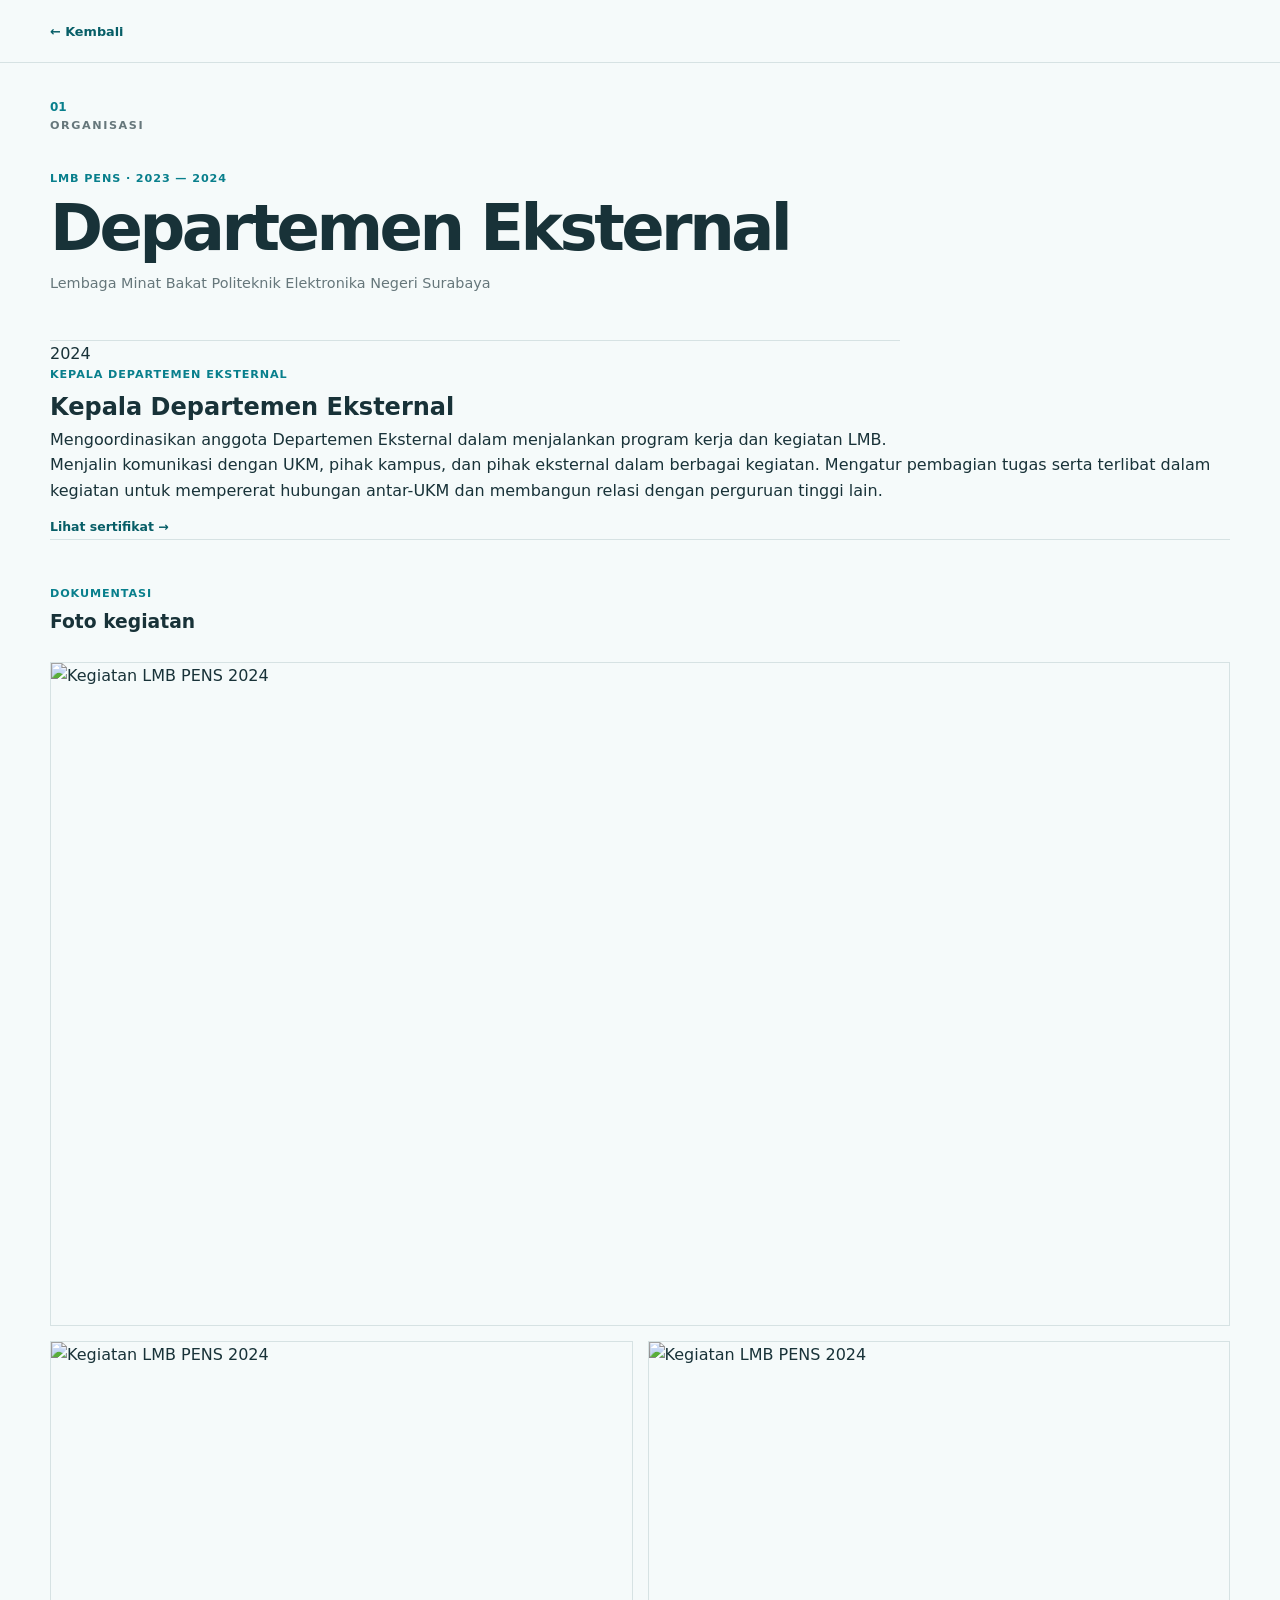
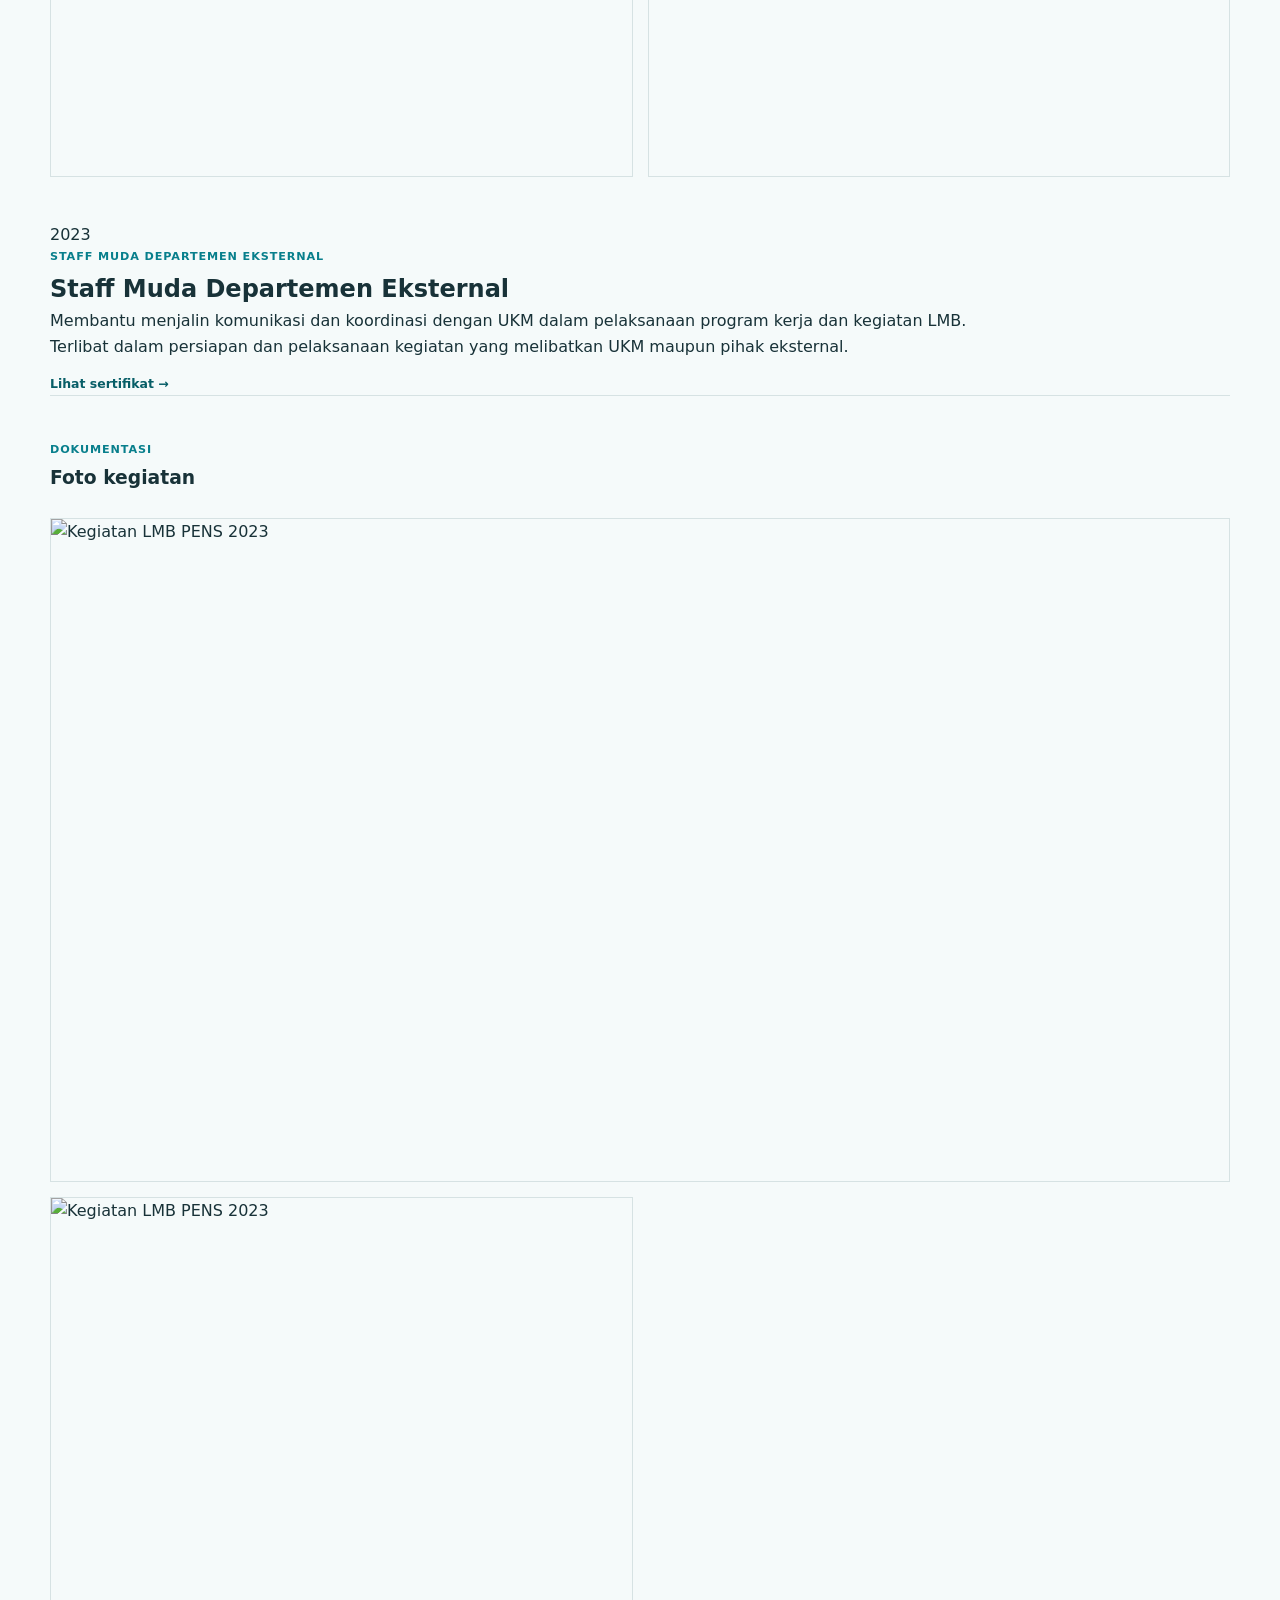
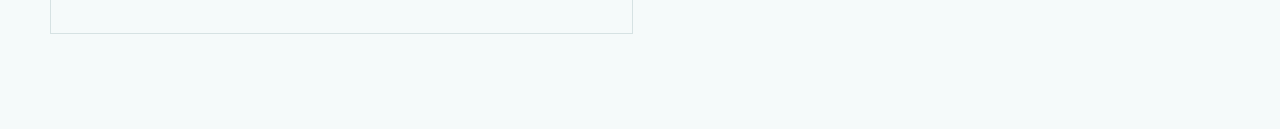
==== kegiatan/lmb-2024.html @ fc37158c "Update portfolio" ====
<!DOCTYPE html>
<html lang="id">

<head>

  <meta charset="UTF-8">

  <meta
    name="viewport"
    content="width=device-width, initial-scale=1.0"
  >

  <title>LMB PENS — Departemen Eksternal</title>

  <link
    rel="stylesheet"
    href="../css/style.css"
  >

</head>


<body>

  <header class="detail-header">

    <div class="container">

      <a
        href="../index.html"
        class="detail-back"
      >
        ← Kembali
      </a>

    </div>

  </header>


  <main>

    <section class="section">

      <div class="container">

        <div class="detail-top">

          <p class="section__number">
            01
          </p>

          <p class="section__label">
            ORGANISASI
          </p>

        </div>


        <div class="detail-heading">

          <p class="activity__organization">
            LMB PENS · 2023 — 2024
          </p>

          <h1>
            Departemen Eksternal
          </h1>

          <p>
            Lembaga Minat Bakat Politeknik Elektronika
            Negeri Surabaya
          </p>

        </div>


        <!-- ================= 2024 ================= -->

        <div class="lmb-period">

          <div class="lmb-period__year">
            2024
          </div>

          <div class="lmb-period__content">

            <p class="activity__organization">
              KEPALA DEPARTEMEN EKSTERNAL
            </p>

            <h2>
              Kepala Departemen Eksternal
            </h2>

            <p>
              Mengoordinasikan anggota Departemen Eksternal dalam
              menjalankan program kerja dan kegiatan LMB.
            </p>

            <p>
              Menjalin komunikasi dengan UKM, pihak kampus, dan
              pihak eksternal dalam berbagai kegiatan. Mengatur
              pembagian tugas serta terlibat dalam kegiatan untuk
              mempererat hubungan antar-UKM dan membangun relasi
              dengan perguruan tinggi lain.
            </p>

            <a
              href="../files/sertifikat_lmb2024.pdf"
              target="_blank"
              class="activity__link"
            >
              Lihat sertifikat →
            </a>


            <div class="detail-gallery">

              <div class="detail-gallery__heading">

                <p class="activity__organization">
                  DOKUMENTASI
                </p>

                <h3>
                  Foto kegiatan
                </h3>

              </div>

              <div class="detail-gallery__grid">

                <img
                  src="../images/lmb-2024-1.jpg"
                  alt="Kegiatan LMB PENS 2024"
                >

                <img
                  src="../images/lmb-2024-2.jpg"
                  alt="Kegiatan LMB PENS 2024"
                >

                <img
                  src="../images/lmb-2024-3.jpg"
                  alt="Kegiatan LMB PENS 2024"
                >

              </div>

            </div>

          </div>

        </div>


        <!-- ================= 2023 ================= -->

        <div class="lmb-period">

          <div class="lmb-period__year">
            2023
          </div>

          <div class="lmb-period__content">

            <p class="activity__organization">
              STAFF MUDA DEPARTEMEN EKSTERNAL
            </p>

            <h2>
              Staff Muda Departemen Eksternal
            </h2>

            <p>
              Membantu menjalin komunikasi dan koordinasi dengan
              UKM dalam pelaksanaan program kerja dan kegiatan LMB.
            </p>

            <p>
              Terlibat dalam persiapan dan pelaksanaan kegiatan
              yang melibatkan UKM maupun pihak eksternal.
            </p>

            <a
              href="../files/sertifikat_lmb2023.pdf"
              target="_blank"
              class="activity__link"
            >
              Lihat sertifikat →
            </a>


            <div class="detail-gallery">

              <div class="detail-gallery__heading">

                <p class="activity__organization">
                  DOKUMENTASI
                </p>

                <h3>
                  Foto kegiatan
                </h3>

              </div>

              <div class="detail-gallery__grid">

                <img
                  src="../images/lmb-2023-1.jpg"
                  alt="Kegiatan LMB PENS 2023"
                >

                <img
                  src="../images/lmb-2023-2.jpg"
                  alt="Kegiatan LMB PENS 2023"
                >

              </div>

            </div>

          </div>

        </div>

      </div>

    </section>

  </main>

</body>

</html>
---- css/style.css ----
/* =====================================================
   VARIABLES
===================================================== */

:root {

  --brand: #087f8c;
  --brand-dark: #075e67;
  --brand-light: #63c7c0;

  --background: #f5fafa;
  --background-soft: #eaf5f5;

  --white: #ffffff;

  --text: #183238;
  --text-light: #66777b;

  --border: #d6e2e3;

  --dark: #12383e;

  --radius: 14px;

}


/* =====================================================
   RESET
===================================================== */

* {
  box-sizing: border-box;
  margin: 0;
  padding: 0;
}


html {
  scroll-behavior: smooth;
}


body {

  font-family:
    "Segoe UI",
    system-ui,
    -apple-system,
    BlinkMacSystemFont,
    sans-serif;

  background: var(--background);

  color: var(--text);

  line-height: 1.6;

}


img {
  display: block;
  max-width: 100%;
}


a {
  color: inherit;
  text-decoration: none;
}


button {
  font-family: inherit;
}


/* =====================================================
   CONTAINER
===================================================== */

.container {

  width: min(
    1180px,
    calc(100% - 48px)
  );

  margin: 0 auto;

}


/* =====================================================
   NAVBAR
===================================================== */

.navbar {

  position: sticky;

  top: 0;

  z-index: 1000;

  background: rgba(
    245,
    250,
    250,
    0.95
  );

  border-bottom: 1px solid var(--border);

  backdrop-filter: blur(12px);

}


.navbar__inner {

  min-height: 72px;

  display: flex;

  align-items: center;

  justify-content: space-between;

  gap: 30px;

}


.logo {

  font-size: 1.4rem;

  font-weight: 800;

  letter-spacing: -0.05em;

}


.logo span {
  color: var(--brand);
}


.navbar__nav {

  display: flex;

  align-items: center;

  gap: 26px;

}


.navbar__nav a {

  position: relative;

  color: var(--text-light);

  font-size: 0.82rem;

  font-weight: 500;

  transition:
    color 0.2s ease;

}


.navbar__nav a::after {

  content: "";

  position: absolute;

  left: 0;

  bottom: -6px;

  width: 0;

  height: 2px;

  background: var(--brand);

  transition:
    width 0.2s ease;

}


.navbar__nav a:hover {

  color: var(--brand-dark);

}


.navbar__nav a:hover::after {

  width: 100%;

}


.navbar__button {

  padding: 9px 17px;

  border: 1px solid var(--brand-dark);

  border-radius: 999px;

  color: var(--brand-dark);

  font-size: 0.78rem;

  font-weight: 650;

  transition:
    background 0.2s ease,
    color 0.2s ease;

}


.navbar__button:hover {

  background: var(--brand-dark);

  color: var(--white);

}


.navbar__toggle {

  display: none;

  border: 0;

  background: transparent;

  color: var(--text);

  cursor: pointer;

  font-size: 1.4rem;

}


/* =====================================================
   HERO
===================================================== */

.hero {

  padding: 35px 0 70px;
  display: flex;
  align-items: center;
  border-bottom: 1px solid var(--border);
  background:
    linear-gradient(
      180deg,
      #eaf7f7 0%,
      #f5fafa 100%
    );

}


.hero__inner {

  display: grid;
  grid-template-columns:
    minmax(0, 1.05fr)
    minmax(350px, 0.95fr);
  align-items: center;
  gap: 90px;
  padding: 35px 0;
}


.hero__content {

  max-width: 680px;

}


.hero__label {

  margin: 0 0 22px;
  color: var(--brand);
  font-size: 0.72rem;
  font-weight: 750;
  letter-spacing: 0.16em;
}


.hero h1 {

  margin: 0 0 28px;
  font-size: clamp(
    3.2rem,
    6vw,
    5.8rem
  );
  line-height: 0.96;
  letter-spacing: -0.065em;
  font-weight: 750;
}


.hero h1 span {

  display: block;
  color: var(--brand);
}


.hero__description {

  max-width: 620px;
  margin: 0 0 13px;
  color: var(--text-light);
  font-size: 1rem;
  line-height: 1.8;
}


.hero__description strong {

  color: var(--text);
}


.hero__actions {

  display: flex;

  align-items: center;

  gap: 25px;

  margin-top: 32px;

  flex-wrap: wrap;

}

.button {

  display: inline-flex;

  align-items: center;

  gap: 12px;

  min-height: 48px;

  padding: 0 20px;

  border-radius: 999px;

  font-size: 0.83rem;

  font-weight: 650;

  transition:
    transform 0.2s ease,
    background 0.2s ease;

}


.button:hover {

  transform: translateY(-2px);

}


.button--primary {

  background: var(--brand-dark);

  color: var(--white);

}


.button--primary:hover {

  background: var(--brand);

}


.button--text {

  padding-left: 0;

  color: var(--brand-dark);

}


.button--text:hover {

  color: var(--brand);

}


/* =====================================================
   HERO IMAGE
===================================================== */

.hero__visual {
  position: relative;
  display: flex;
  justify-content: center;
}


.hero__image-box {
  position: relative;
  width: min(
    420px,
    100%
  );
  padding: 18px;
  background: var(--white);
  border: 1px solid var(--border);
}


.hero__image-box img {
  width: 100%;
  aspect-ratio: 4 / 5;
  object-fit: cover;
  object-position: center;
  display: block;
}


.hero__image-number {
  position: absolute;
  top: 0;
  left: 0;
  z-index: 2;
  width: 52px;
  height: 52px;
  display: grid;
  place-items: center;
  background: var(--brand);
  color: var(--white);
  font-size: 0.75rem;
  font-weight: 750;
}


.hero__caption {
  position: absolute;
  right: -25px;
  bottom: 28px;
  padding: 13px 18px;
  background: var(--dark);
  color: var(--white);
  font-size: 0.72rem;
  box-shadow:
    10px 10px 0 rgba(
      8,
      127,
      140,
      0.15
    );
}


.hero__caption span {
  display: inline-block;
  width: 7px;
  height: 7px;
  margin-right: 7px;
  border-radius: 50%;
  background: var(--brand-light);
}


/* =====================================================
   SECTIONS
===================================================== */

.section {

  padding: 110px 0;

}


.section--light {

  background: var(--background-soft);

}


.section--dark {

  background: var(--dark);

  color: var(--white);

}


.section__top {

  display: flex;

  align-items: center;

  gap: 15px;

  margin-bottom: 55px;

}


.section__number {

  color: var(--brand);

  font-size: 0.75rem;

  font-weight: 750;

}


.section__label {

  color: var(--text-light);

  font-size: 0.7rem;

  font-weight: 750;

  letter-spacing: 0.14em;

}


.section__top::after {

  content: "";

  width: 70px;

  height: 1px;

  background: var(--border);

}


.section__top--dark .section__label {

  color: #9eb5b8;

}


.section__top--dark::after {

  background: #31545a;

}


/* =====================================================
   ABOUT
===================================================== */

.about {
  display: grid;
  grid-template-columns: 0.9fr 1.1fr;
  align-items: center;
  gap: 80px;
}


/* =========================
   FOTO
========================= */

.about__visual {
  display: flex;
  justify-content: center;
}

.about__image-box {
  width: min(380px, 100%);
  padding: 12px;
  background: var(--white);
  border: 1px solid var(--border);
}

.about__image-box img {
  width: 100%;
  aspect-ratio: 4 / 5;
  display: block;
  object-fit: cover;
  object-position: center;
}


/* =========================
   CONTENT
========================= */

.about__content {
  max-width: 700px;
}

.about__text {
  margin: 0 0 20px;
  color: var(--text-light);
  font-size: 1rem;
  line-height: 1.8;
}


/* =========================
   TEKS TAMBAHAN
========================= */

.about__more {
  display: none;
}

.about__more.is-open {
  display: block;
}


/* =========================
   TOMBOL
========================= */

.about__toggle {
  display: inline-flex;
  align-items: center;
  margin: 0 0 35px;
  padding: 0;
  border: none;
  background: transparent;
  color: var(--brand-dark);
  font-family: inherit;
  font-size: 0.85rem;
  font-weight: 700;
  cursor: pointer;
}

.about__toggle:hover {
  color: var(--brand);
}

.about__toggle span {
  margin-left: 6px;
}


/* =========================
   FACTS
========================= */

.about__facts {
  display: grid;
  grid-template-columns: repeat(3, 1fr);
  gap: 25px;
  padding-top: 25px;
  border-top: 1px solid var(--border);
}

.about__facts div {
  display: flex;
  flex-direction: column;
  gap: 4px;
}

.about__facts strong {
  color: var(--brand-dark);
  font-size: 1.5rem;
  font-weight: 750;
}

.about__facts span {
  color: var(--text-light);
  font-size: 0.75rem;
  line-height: 1.5;
}

/* =====================================================
   SKILLS
===================================================== */

.skills__heading {

  display: grid;

  grid-template-columns:
    1fr
    350px;

  gap: 80px;

  margin-bottom: 60px;

}


.skills__heading h2 {

  max-width: 650px;

  font-size: clamp(
    2.2rem,
    4vw,
    3.7rem
  );

  line-height: 1.05;

  letter-spacing: -0.055em;

}


.skills__heading h2 span {

  color: var(--brand-light);

}


.skills__heading > p {

  color: #9eb5b8;

  font-size: 0.9rem;

}


.skills {

  border-top: 1px solid #31545a;

}


.skill {

  display: grid;
  grid-template-columns:
    60px
    1fr;
  gap: 25px;
  padding: 22px 0;
  border-bottom: 1px solid #31545a;
}


.skill__number {

  color: var(--brand-light);

  font-size: 0.75rem;

  font-weight: 700;

}


.skill__content h3 {
  margin-bottom: 14px;
  font-size: 1.15rem;
}


.skill__tags {
  display: flex;
  flex-wrap: wrap;
  gap: 7px;
}


.skill__tags span {

  padding: 6px 10px;

  border: 1px solid #3b6066;

  color: #d2e1e2;

  border-radius: 5px;

  font-size: 0.74rem;

}


/* =====================================================
   EXPERIENCE
===================================================== */

.experience {

  display: grid;

  grid-template-columns:
    170px
    1fr;

  gap: 55px;

  padding-top: 28px;

  border-top: 1px solid var(--border);

}


.experience__period {

  color: var(--brand-dark);

  font-size: 0.8rem;

  font-weight: 700;

}


/*.experience__duration {

  margin-top: 3px;

  color: var(--text-light);

  font-size: 0.7rem;

  letter-spacing: 0.1em;

}*/


.experience__company {

  margin-bottom: 5px;

  color: var(--brand);

  font-size: 0.72rem;

  font-weight: 750;

  letter-spacing: 0.08em;

}


.experience__content h2 {

  margin: 0 0 18px;

  font-size: 2.2rem;

  letter-spacing: -0.045em;

}

.experience__list {
  max-width: 720px;
  margin: 0;
  padding-left: 19px;
  color: var(--text-light);
}

.experience__list li {
  margin-bottom: 9px;
  padding-left: 5px;
  font-size: 0.9rem;
  line-height: 1.65;
}

.experience__list li::marker {
  color: var(--brand);
}

.experience__description {
  max-width: 680px;
  margin-bottom: 25px;
  color: var(--text-light);
  font-size: 0.9rem;
  line-height: 1.7;
}

/*.experience__description {

  max-width: 680px;

  color: var(--text-light);

}


.experience__work {

  margin-top: 45px;

  border-top: 1px solid var(--border);

}


.experience__work article {

  display: grid;

  grid-template-columns:
    50px
    1fr;

  gap: 20px;

  padding: 25px 0;

  border-bottom: 1px solid var(--border);

}


.experience__work article > span {

  color: var(--brand);

  font-size: 0.72rem;

  font-weight: 750;

}


.experience__work h3 {

  margin-bottom: 5px;

  font-size: 1rem;

}


.experience__work p {

  max-width: 650px;

  color: var(--text-light);

  font-size: 0.86rem;

}*/


/* =====================================================
   PROJECTS
===================================================== */

.projects__heading {

  display: grid;

  grid-template-columns:
    1fr
    350px;

  gap: 80px;

  margin-bottom: 55px;

}


.projects__heading h2 {

  max-width: 700px;

  font-size: clamp(
    2.2rem,
    4vw,
    3.7rem
  );

  line-height: 1.05;

  letter-spacing: -0.055em;

}


.projects__heading h2 span {

  color: var(--brand);

}


.projects__heading > p {

  color: var(--text-light);

  font-size: 0.9rem;

}


.projects {

  display: grid;

  grid-template-columns:
    repeat(2, 1fr);

  gap: 20px;

}


.project {

  overflow: hidden;

  background: var(--white);

  border: 1px solid var(--border);

  transition:
    transform 0.25s ease,
    box-shadow 0.25s ease;

}


.project:hover {

  transform: translateY(-5px);

  box-shadow:
    0 18px 40px rgba(
      7,
      94,
      103,
      0.10
    );

}


.project--featured {

  grid-column: span 2;

  display: grid;

  grid-template-columns:
    1.15fr
    0.85fr;

}


.project__image {

  position: relative;

  min-height: 280px;

  overflow: hidden;

  background: #dbe9e9;

}


.project__image img {

  width: 100%;

  height: 100%;

  object-fit: cover;

  transition:
    transform 0.5s ease;

}


.project:hover .project__image img {

  transform: scale(1.03);

}


.project__image > span {

  position: absolute;

  top: 18px;

  left: 18px;

  width: 42px;

  height: 42px;

  display: grid;

  place-items: center;

  background: var(--white);

  color: var(--brand-dark);

  font-size: 0.72rem;

  font-weight: 750;

}


.project__content {

  padding: 35px;

}


.project__category {

  margin-bottom: 14px;

  color: var(--brand);

  font-size: 0.68rem;

  font-weight: 750;

  letter-spacing: 0.1em;

}


.project__content h3 {

  margin-bottom: 12px;

  font-size: 1.8rem;

  letter-spacing: -0.045em;

}


.project__content > p:not(.project__category) {

  color: var(--text-light);

  font-size: 0.88rem;

}


.project__tags {

  display: flex;

  flex-wrap: wrap;

  gap: 7px;

  margin-top: 22px;

}


.project__tags span {

  padding: 5px 9px;

  background: var(--background-soft);

  color: var(--text-light);

  border-radius: 4px;

  font-size: 0.68rem;

}


.project__link {

  display: inline-block;

  margin-top: 25px;

  color: var(--brand-dark);

  font-size: 0.8rem;

  font-weight: 700;

}


.project__link:hover {

  color: var(--brand);

}


.projects__bottom {

  margin-top: 35px;

  text-align: center;

  color: var(--text-light);

  font-size: 0.8rem;

}


/* =====================================================
   EDUCATION
===================================================== */

.education {

  display: grid;

  grid-template-columns:
    200px
    1fr;

  gap: 80px;

  padding-top: 35px;

  border-top: 1px solid var(--border);

}


.education__year {

  color: var(--brand-dark);

  font-size: 0.8rem;

  font-weight: 700;

}


.education__institution {

  margin-bottom: 8px;

  color: var(--brand);

  font-size: 0.7rem;

  font-weight: 750;

  letter-spacing: 0.1em;

}


.education__content h2 {

  font-size: 2.3rem;

  letter-spacing: -0.045em;

}


.education__gpa {

  margin-top: 12px;

  color: var(--text-light);

}


.education__gpa strong {

  color: var(--brand-dark);

}


.education__final {

  max-width: 700px;

  margin-top: 40px;

  padding: 25px;

  background: var(--background-soft);

  border-left: 3px solid var(--brand);

}


.education__final p {

  margin-bottom: 9px;

  color: var(--brand);

  font-size: 0.68rem;

  font-weight: 750;

  letter-spacing: 0.1em;

}


.education__final h3 {

  font-size: 0.95rem;

  font-weight: 550;

}


/* =====================================================
   CREDENTIALS
===================================================== */

.credentials {

  display: grid;

  grid-template-columns:
    repeat(3, 1fr);

  border-top: 1px solid var(--border);

}


.credential {

  padding: 30px;

  border-right: 1px solid var(--border);

}


.credential:last-child {

  border-right: 0;

}


.credential > span {

  display: block;

  margin-bottom: 45px;

  color: var(--brand);

  font-size: 0.72rem;

  font-weight: 750;

}


.credential__type {

  color: var(--text-light);

  font-size: 0.65rem;

  font-weight: 750;

  letter-spacing: 0.1em;

}


.credential h3 {

  margin: 8px 0;

  font-size: 1.15rem;

}


.credential div > p:last-child {

  color: var(--text-light);

  font-size: 0.82rem;

}

.credential small {
  display: block;
  margin-top: 8px;
  color: var(--text-light);
  font-size: 0.72rem;
}


.credential__link {
  display: inline-block;
  margin-top: 14px;
  color: var(--brand-dark);
  font-size: 0.78rem;
  font-weight: 700;
  text-decoration: none;
}

.credential__link:hover {
  color: var(--brand);
}


/* =====================================================
   ACTIVITIES
===================================================== */

.activities {
  border-top: 1px solid var(--border);
}

.activity {
  display: grid;
  grid-template-columns: 170px 1fr;
  gap: 55px;
  padding: 25px 0;
  border-bottom: 1px solid var(--border);
}

.activity__year {
  color: var(--brand);
  font-size: 0.78rem;
  font-weight: 750;
}

.activity__organization {
  margin-bottom: 4px;
  color: var(--brand);
  font-size: 0.7rem;
  font-weight: 750;
  letter-spacing: 0.08em;
}

.activity h3 {
  margin-bottom: 8px;
  font-size: 1.15rem;
}

.activity__content > p:last-of-type {
  max-width: 680px;
  color: var(--text-light);
  font-size: 0.86rem;
  line-height: 1.7;
}

.activity__link {
  display: inline-block;
  margin-top: 14px;
  color: var(--brand-dark);
  font-size: 0.78rem;
  font-weight: 700;
  text-decoration: none;
}

.activity__link:hover {
  color: var(--brand);
}


/* =========================
   PANITIA
========================= */

.activity--compact {
  padding-bottom: 28px;
}

.activity__list {
  display: grid;
  grid-template-columns: repeat(2, minmax(0, 1fr));
  gap: 9px 35px;
  max-width: 700px;
}

.activity__list div {
  display: flex;
  flex-direction: column;
  gap: 2px;
}

.activity__list span {
  color: var(--text);
  font-size: 0.85rem;
  font-weight: 650;
}

.activity__list small {
  color: var(--text-light);
  font-size: 0.72rem;
}

.activity__training {
  margin-top: 25px;
  padding-top: 20px;
  border-top: 1px solid var(--border);
}

.training-cards {
  display: grid;
  grid-template-columns: repeat(2, 1fr);
  gap: 20px;
  margin-top: 35px;
}

.training-card {
  padding: 28px;
  border: 1px solid var(--border);
  background: var(--white);
}

.training-card > span {
  display: block;
  margin-bottom: 35px;
  color: var(--brand);
  font-size: 0.72rem;
  font-weight: 750;
}

.training-card__type {
  margin-bottom: 7px;
  color: var(--text-light);
  font-size: 0.65rem;
  font-weight: 750;
  letter-spacing: 0.1em;
}

.training-card h3 {
  margin-bottom: 7px;
  font-size: 1.1rem;
}

.training-card > div > p,
.training-card > p:not(.training-card__type) {
  color: var(--text-light);
  font-size: 0.8rem;
}

.training-card small {
  display: block;
  margin-top: 12px;
  color: var(--text-light);
  font-size: 0.72rem;
}

.training-card__link {
  display: inline-block;
  margin-top: 16px;
  color: var(--brand-dark);
  font-size: 0.78rem;
  font-weight: 700;
  text-decoration: none;
}

.training-card__link:hover {
  color: var(--brand);
}


/* =====================================================
   CONTACT
===================================================== */

.contact {

  padding: 110px 0;

  background: var(--dark);

  color: var(--white);

}


.contact h2 {

  max-width: 850px;

  margin-bottom: 25px;

  font-size: clamp(
    3rem,
    7vw,
    6.3rem
  );

  line-height: 0.95;

  letter-spacing: -0.065em;

}


.contact h2 span {

  color: var(--brand-light);

}


.contact__description {

  max-width: 560px;

  margin-bottom: 55px;

  color: #9eb5b8;

}


.contact__links {

  display: grid;

  grid-template-columns:
    repeat(3, 1fr);

  border-top: 1px solid #31545a;

}


.contact__links a {

  padding: 25px 0;

  border-bottom: 1px solid #31545a;

  color: var(--white);

  font-size: 0.82rem;

}


.contact__links a + a {

  padding-left: 30px;

  border-left: 1px solid #31545a;

}


.contact__links span {

  display: block;

  margin-bottom: 7px;

  color: var(--brand-light);

  font-size: 0.65rem;

  font-weight: 750;

  letter-spacing: 0.1em;

  text-transform: uppercase;

}


/* =====================================================
   FOOTER
===================================================== */

.footer {

  padding: 25px 0;

  background: var(--dark);

  border-top: 1px solid #31545a;

  color: #789397;

  font-size: 0.72rem;

}


.footer__inner {

  display: flex;

  align-items: center;

  justify-content: space-between;

}


.footer a {

  color: #a5b9bb;

}


/* =====================================================
   RESPONSIVE
===================================================== */

@media (max-width: 950px) {

  .navbar__nav {

    gap: 15px;

  }


  .navbar__button {

    display: none;

  }


  .hero__inner {

    grid-template-columns: 1fr;

    gap: 60px;

  }


  .hero__content {

    max-width: 750px;

  }


  .hero__visual {

    justify-content: flex-start;

  }


  .about {

    gap: 50px;

  }


  .experience,
  .education,
  .activity {

    grid-template-columns:
      150px
      1fr;

    gap: 40px;

  }


  .skills__heading,
  .projects__heading {

    gap: 50px;

  }

}


@media (max-width: 760px) {

  .container {

    width: min(
      calc(100% - 32px),
      1180px
    );

  }


  .section {

    padding: 75px 0;

  }


  /* Navbar */

  .navbar__inner {

    min-height: 65px;

  }


  .navbar__toggle {

    display: block;

    margin-left: auto;

  }


  .navbar__nav {

    position: absolute;

    top: 65px;

    left: 0;

    right: 0;

    display: none;

    flex-direction: column;

    align-items: flex-start;

    gap: 0;

    padding: 18px 16px;

    background: var(--background);

    border-bottom: 1px solid var(--border);

  }


  .navbar__nav.is-open {

    display: flex;

  }


  .navbar__nav a {

    width: 100%;

    padding: 10px 0;

  }


  .navbar__nav a::after {

    display: none;

  }


  /* Hero */

  .hero {

    min-height: auto;

  }


  .hero__inner {

    padding: 70px 0;

  }


  .hero h1 {

    font-size: clamp(
      2.8rem,
      13vw,
      4.4rem
    );

  }


  .hero__description {

    font-size: 0.9rem;

  }


  .hero__caption {

    right: 10px;

    bottom: 15px;

  }


  /* About */

  .about {

    grid-template-columns: 1fr;

    gap: 35px;

  }


  .about__facts {

    grid-template-columns:
      repeat(3, 1fr);

  }


  /* Skills */

  .skills__heading,
  .projects__heading {

    grid-template-columns: 1fr;

    gap: 20px;

  }


  .skill {

    grid-template-columns:
      45px
      1fr;

    gap: 15px;

  }


  /* Experience */

  .experience,
  .education,
  .activity {

    grid-template-columns: 1fr;

    gap: 15px;

  }


  /* Projects */

  .projects {

    grid-template-columns: 1fr;

  }


  .project--featured {

    grid-column: auto;

    display: flex;

    flex-direction: column;

  }


  .project__image {

    min-height: 220px;

  }


  /* Credentials */

  .credentials {

    grid-template-columns: 1fr;

  }


  .credential {

    border-right: 0;

    border-bottom: 1px solid var(--border);

  }


  .credential:last-child {

    border-bottom: 0;

  }


  /* Contact */

  .contact {

    padding: 80px 0;

  }


  .contact__links {

    grid-template-columns: 1fr;

  }


  .contact__links a + a {

    padding-left: 0;

    border-left: 0;

  }


  /* Footer */

  .footer__inner {

    flex-direction: column;

    align-items: flex-start;

    gap: 10px;

  }

}


@media (max-width: 480px) {

  .hero__image-box {

    padding: 12px;

  }


  .hero__caption {

    font-size: 0.65rem;

  }


  .about__facts {

    grid-template-columns: 1fr;

    gap: 18px;

  }


  .about__facts div {

    padding-bottom: 12px;

    border-bottom: 1px solid var(--border);

  }


  .hero__actions {

    align-items: flex-start;

    flex-direction: column;

  }

}

@media (min-width: 768px) {
  .hero__cv {
    display: none;
  }
}

/* =====================================================
   RESPONSIVE - MOBILE
===================================================== */

@media (max-width: 767px) {

  /* =========================
     HERO
  ========================= */

  .hero {
    padding: 20px 0 35px;
  }

  .hero__inner {
    grid-template-columns: 1fr;
    gap: 35px;
    padding: 20px 0;
  }

  .hero__content {
    max-width: 100%;
  }

  .hero__label {
    margin-bottom: 18px;
    font-size: 0.68rem;
    letter-spacing: 0.14em;
  }

  .hero h1 {
    margin-bottom: 22px;
    font-size: clamp(2.8rem, 13vw, 4rem);
    line-height: 0.98;
    letter-spacing: -0.055em;
  }

  .hero__description {
    margin-bottom: 10px;
    font-size: 0.95rem;
    line-height: 1.7;
  }


  /* =========================
     HERO BUTTONS
  ========================= */

  .hero__actions {
    display: flex;
    flex-direction: row;
    align-items: center;
    gap: 20px;
    margin-top: 24px;
    flex-wrap: nowrap;
  }

  .button {
    min-height: 46px;
    font-size: 0.78rem;
    white-space: nowrap;
  }

  .button--primary {
    padding: 0 18px;
  }

  .button--text {
    padding: 0;
  }

  /* Tentang Saya diganti Download CV di HP */
  .hero__about {
    display: none;
  }

  .hero__cv {
    display: inline-flex;
  }


  /* =========================
     HERO IMAGE
  ========================= */

  .hero__visual {
    width: 100%;
  }

  .hero__image-box {
    width: min(340px, 90%);
    margin: 0 auto;
    padding: 12px;
  }

  .hero__image-box img {
    aspect-ratio: 4 / 5;
    object-fit: cover;
    object-position: center;
  }

  .hero__image-number {
    width: 48px;
    height: 48px;
  }

  .hero__caption {
    right: -5px;
    bottom: 20px;
    padding: 10px 14px;
  }


  /* =========================
     SECTION SPACING
  ========================= */

  .section {
    padding: 45px 0;
  }



  /* =====================================================
     ABOUT - MOBILE
  ===================================================== */

  .about {
    grid-template-columns: 1fr;
    gap: 35px;
  }

  .about__visual {
    order: 1;
  }

  .about__content {
    order: 2;
    max-width: 100%;
  }

  .about__image-box {
    width: min(280px, 80%);
  }

  .about__text {
    font-size: 0.95rem;
    line-height: 1.7;
  }

  .about__facts {
    grid-template-columns: repeat(3, 1fr);
    gap: 12px;
  }

  .about__facts strong {
    font-size: 1.2rem;
  }

  .about__facts span {
    font-size: 0.68rem;
  }

    /* =========================
     ACTIVITIES - MOBILE
  ========================= */

  .activity {
    grid-template-columns: 1fr;
    gap: 10px;
    padding: 22px 0;
  }

  .activity__year {
    font-size: 0.72rem;
  }

  .activity h3 {
    font-size: 1.05rem;
  }

  .activity__content > p:last-of-type {
    font-size: 0.85rem;
    line-height: 1.65;
  }

  .activity__list {
    grid-template-columns: 1fr;
    gap: 10px;
  }

  @media (max-width: 767px) {

  .training-cards {
    grid-template-columns: 1fr;
    gap: 12px;
  }

  .training-card {
    padding: 22px;
  }

}
} 

/* =====================================================
   ACTIVITY DETAIL PAGE
===================================================== */

.detail-header {
  padding: 18px 0;
  border-bottom: 1px solid var(--border);
}

.detail-header + main .section {
  padding-top: 35px;
  padding-bottom: 50px;
}

.detail-top {
  margin-bottom: 25px;
}

.detail-back {
  color: var(--brand-dark);
  font-size: 0.8rem;
  font-weight: 700;
  text-decoration: none;
}

.detail-back:hover {
  color: var(--brand);
}


/* =========================
   DETAIL TOP
========================= */

.detail-top {
  margin-bottom: 35px;
}

.detail-heading {
  max-width: 850px;
  padding-bottom: 45px;
  border-bottom: 1px solid var(--border);
}

.detail-heading h1 {
  margin: 8px 0 12px;
  font-size: clamp(2.5rem, 5vw, 4.5rem);
  line-height: 1;
  letter-spacing: -0.055em;
}

.detail-heading > p:last-child {
  color: var(--text-light);
  font-size: 0.9rem;
}


/* =========================
   DETAIL CONTENT
========================= */

.detail-content {
  max-width: 800px;
  padding: 45px 0;
}

.detail-content h2,
.detail-gallery h2,
.detail-certificate h2 {
  margin-bottom: 18px;
  font-size: 1.4rem;
  letter-spacing: -0.025em;
}

.detail-content p {
  margin-bottom: 18px;
  color: var(--text-light);
  font-size: 0.92rem;
  line-height: 1.8;
}


/* =========================
   GALLERY
========================= */

.detail-gallery {
  padding: 45px 0;
  border-top: 1px solid var(--border);
}

.detail-gallery__heading {
  margin-bottom: 25px;
}

.detail-gallery__grid {
  display: grid;
  grid-template-columns: repeat(2, 1fr);
  gap: 15px;
}

.detail-gallery__grid img {
  width: 100%;
  display: block;
  aspect-ratio: 4 / 3;
  object-fit: cover;
  border: 1px solid var(--border);
}

.detail-gallery__grid img:first-child {
  grid-column: span 2;
  aspect-ratio: 16 / 9;
}


/* =========================
   CERTIFICATE
========================= */

.detail-certificate {
  max-width: 800px;
  padding: 45px 0 20px;
  border-top: 1px solid var(--border);
}

.detail-certificate > p:not(.activity__organization) {
  max-width: 650px;
  margin-bottom: 15px;
  color: var(--text-light);
  font-size: 0.88rem;
  line-height: 1.7;
}


/* =========================
   MOBILE
========================= */

@media (max-width: 767px) {

  .detail-header {
    padding: 20px 0;
  }

  .detail-top {
    margin-bottom: 25px;
  }

  .detail-heading {
    padding-bottom: 30px;
  }

  .detail-heading h1 {
    font-size: clamp(2.2rem, 11vw, 3.2rem);
    line-height: 1;
  }

  .detail-content {
    padding: 30px 0;
  }

  .detail-content h2,
  .detail-gallery h2,
  .detail-certificate h2 {
    font-size: 1.2rem;
  }

  .detail-content p {
    font-size: 0.88rem;
    line-height: 1.7;
  }

  .detail-gallery {
    padding: 30px 0;
  }

  .detail-gallery__grid {
    grid-template-columns: 1fr;
    gap: 10px;
  }

  .detail-gallery__grid img:first-child {
    grid-column: span 1;
    aspect-ratio: 4 / 3;
  }

  .detail-gallery__grid img {
    aspect-ratio: 4 / 3;
  }

  .detail-certificate {
    padding: 30px 0 10px;
  }

}
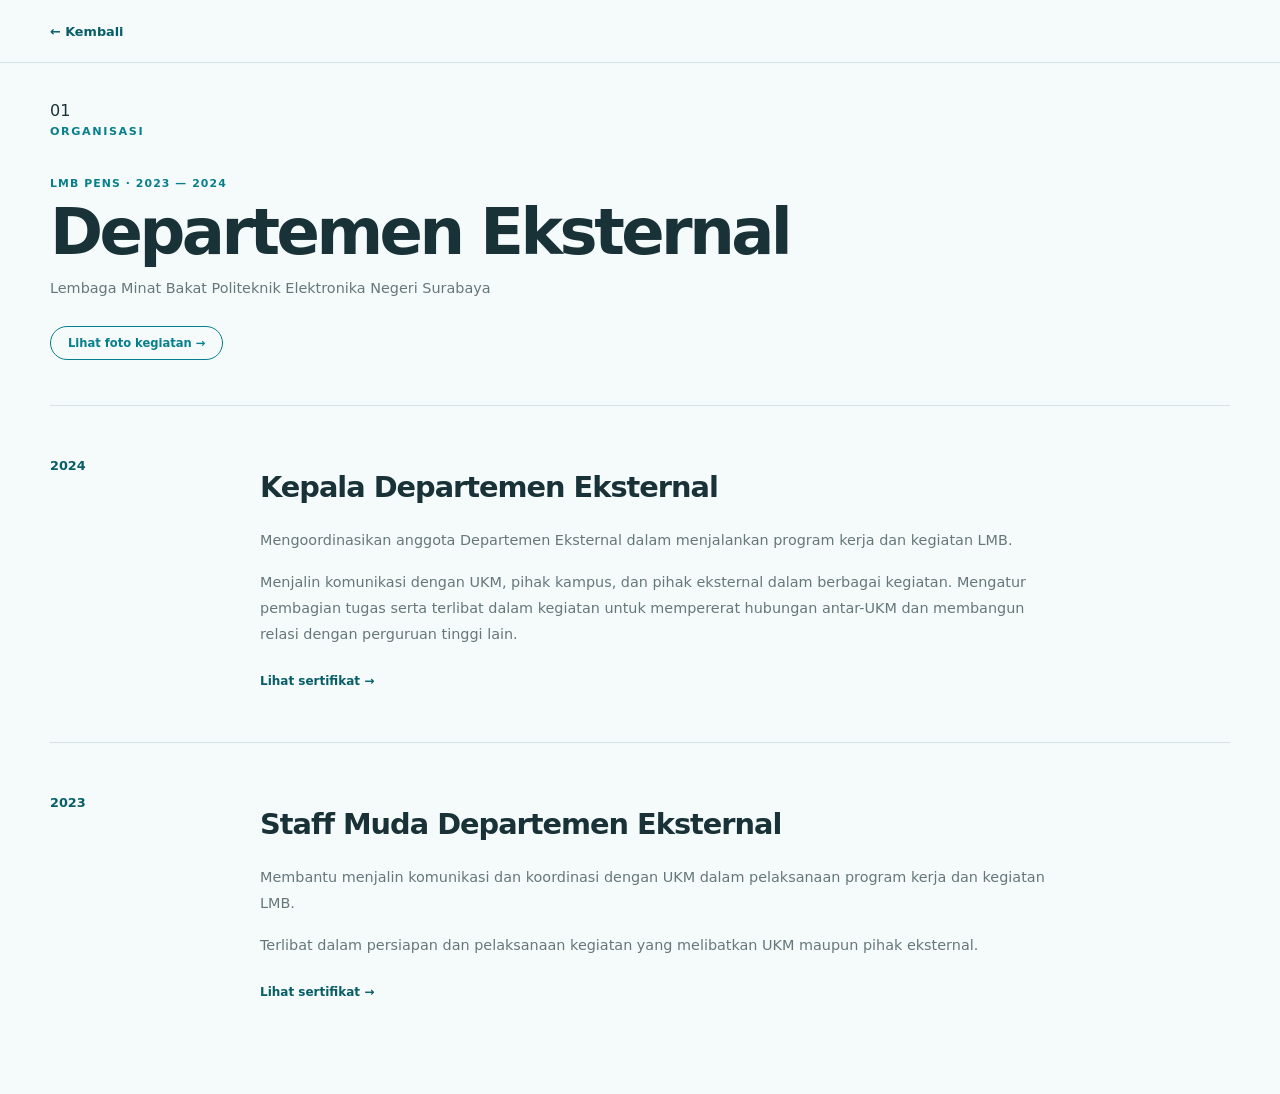
==== commit 9939de53: "Update portfolio" ====
--- a/kegiatan/lmb-2024.html
+++ b/kegiatan/lmb-2024.html
@@ -21,6 +21,9 @@
 
 
 <body>
+
+
+  <!-- ================= HEADER ================= -->
 
   <header class="detail-header">
 
@@ -38,11 +41,15 @@
   </header>
 
 
+
   <main>
 
     <section class="section">
 
       <div class="container">
+
+
+        <!-- ================= PAGE HEADING ================= -->
 
         <div class="detail-top">
 
@@ -72,22 +79,31 @@
             Negeri Surabaya
           </p>
 
+
+          <!-- TOMBOL FOTO -->
+
+          <button
+            type="button"
+            class="lmb-gallery-button"
+            onclick="openLmbGallery()"
+          >
+            Lihat foto kegiatan →
+          </button>
+
         </div>
 
 
+
         <!-- ================= 2024 ================= -->
 
-        <div class="lmb-period">
+        <article class="lmb-period">
 
           <div class="lmb-period__year">
             2024
           </div>
 
+
           <div class="lmb-period__content">
-
-            <p class="activity__organization">
-              KEPALA DEPARTEMEN EKSTERNAL
-            </p>
 
             <h2>
               Kepala Departemen Eksternal
@@ -106,68 +122,32 @@
               dengan perguruan tinggi lain.
             </p>
 
+
             <a
               href="../files/sertifikat_lmb2024.pdf"
               target="_blank"
+              rel="noopener"
               class="activity__link"
             >
               Lihat sertifikat →
             </a>
 
-
-            <div class="detail-gallery">
-
-              <div class="detail-gallery__heading">
-
-                <p class="activity__organization">
-                  DOKUMENTASI
-                </p>
-
-                <h3>
-                  Foto kegiatan
-                </h3>
-
-              </div>
-
-              <div class="detail-gallery__grid">
-
-                <img
-                  src="../images/lmb-2024-1.jpg"
-                  alt="Kegiatan LMB PENS 2024"
-                >
-
-                <img
-                  src="../images/lmb-2024-2.jpg"
-                  alt="Kegiatan LMB PENS 2024"
-                >
-
-                <img
-                  src="../images/lmb-2024-3.jpg"
-                  alt="Kegiatan LMB PENS 2024"
-                >
-
-              </div>
-
-            </div>
-
           </div>
 
-        </div>
+        </article>
+
 
 
         <!-- ================= 2023 ================= -->
 
-        <div class="lmb-period">
+        <article class="lmb-period">
 
           <div class="lmb-period__year">
             2023
           </div>
 
+
           <div class="lmb-period__content">
-
-            <p class="activity__organization">
-              STAFF MUDA DEPARTEMEN EKSTERNAL
-            </p>
 
             <h2>
               Staff Muda Departemen Eksternal
@@ -183,48 +163,20 @@
               yang melibatkan UKM maupun pihak eksternal.
             </p>
 
+
             <a
               href="../files/sertifikat_lmb2023.pdf"
               target="_blank"
+              rel="noopener"
               class="activity__link"
             >
               Lihat sertifikat →
             </a>
 
-
-            <div class="detail-gallery">
-
-              <div class="detail-gallery__heading">
-
-                <p class="activity__organization">
-                  DOKUMENTASI
-                </p>
-
-                <h3>
-                  Foto kegiatan
-                </h3>
-
-              </div>
-
-              <div class="detail-gallery__grid">
-
-                <img
-                  src="../images/lmb-2023-1.jpg"
-                  alt="Kegiatan LMB PENS 2023"
-                >
-
-                <img
-                  src="../images/lmb-2023-2.jpg"
-                  alt="Kegiatan LMB PENS 2023"
-                >
-
-              </div>
-
-            </div>
-
           </div>
 
-        </div>
+        </article>
+
 
       </div>
 
@@ -232,6 +184,266 @@
 
   </main>
 
+
+
+  <!-- =====================================================
+       PHOTO MODAL
+  ====================================================== -->
+
+  <div
+    class="lmb-modal"
+    id="lmbModal"
+  >
+
+    <div
+      class="lmb-modal__overlay"
+      onclick="closeLmbGallery()"
+    ></div>
+
+
+    <div class="lmb-modal__box">
+
+
+      <!-- CLOSE -->
+
+      <button
+        type="button"
+        class="lmb-modal__close"
+        onclick="closeLmbGallery()"
+        aria-label="Tutup"
+      >
+        ×
+      </button>
+
+
+
+      <!-- PHOTO -->
+
+      <div class="lmb-modal__photo">
+
+
+        <button
+          type="button"
+          class="lmb-modal__arrow lmb-modal__arrow--left"
+          onclick="changeLmbPhoto(-1)"
+          aria-label="Foto sebelumnya"
+        >
+          ←
+        </button>
+
+
+        <img
+          id="lmbModalImage"
+          src="../images/lmb-1.JPG"
+          alt="Dokumentasi kegiatan LMB PENS"
+        >
+
+
+        <button
+          type="button"
+          class="lmb-modal__arrow lmb-modal__arrow--right"
+          onclick="changeLmbPhoto(1)"
+          aria-label="Foto berikutnya"
+        >
+          →
+        </button>
+
+
+      </div>
+
+
+
+      <!-- CAPTION -->
+
+      <div class="lmb-modal__info">
+
+        <span id="lmbPhotoNumber">
+          1 / 5
+        </span>
+
+        <p id="lmbPhotoCaption">
+          Kegiatan LMB PENS 2024
+        </p>
+
+      </div>
+
+
+    </div>
+
+  </div>
+
+
+
+  <!-- =====================================================
+       JAVASCRIPT
+  ====================================================== -->
+
+  <script>
+
+    const lmbPhotos = [
+
+      {
+        src: "../images/lmb-1.jpg",
+        caption: "Kegiatan LMB PENS"
+      },
+
+      {
+        src: "../images/lmb-2.jpg",
+        caption: "Kegiatan LMB PENS"
+      },
+
+      {
+        src: "../images/lmb-3.jpg",
+        caption: "Kegiatan LMB PENS"
+      },
+
+      {
+        src: "../images/lmb-4.jpg",
+        caption: "Kegiatan LMB PENS"
+      },
+
+      {
+        src: "../images/lmb-5.jpg",
+        caption: "Kegiatan LMB PENS"
+      }
+
+    ];
+
+
+    let lmbCurrentPhoto = 0;
+
+
+
+    function openLmbGallery() {
+
+      const modal =
+        document.getElementById("lmbModal");
+
+      lmbCurrentPhoto = 0;
+
+      updateLmbPhoto();
+
+      modal.classList.add("is-open");
+
+      document.body.classList.add("modal-open");
+
+    }
+
+
+
+    function closeLmbGallery() {
+
+      const modal =
+        document.getElementById("lmbModal");
+
+      modal.classList.remove("is-open");
+
+      document.body.classList.remove("modal-open");
+
+    }
+
+
+
+    function changeLmbPhoto(direction) {
+
+      lmbCurrentPhoto += direction;
+
+
+      if (lmbCurrentPhoto < 0) {
+
+        lmbCurrentPhoto =
+          lmbPhotos.length - 1;
+
+      }
+
+
+      if (lmbCurrentPhoto >= lmbPhotos.length) {
+
+        lmbCurrentPhoto = 0;
+
+      }
+
+
+      updateLmbPhoto();
+
+    }
+
+
+
+    function updateLmbPhoto() {
+
+      const image =
+        document.getElementById("lmbModalImage");
+
+      const number =
+        document.getElementById("lmbPhotoNumber");
+
+      const caption =
+        document.getElementById("lmbPhotoCaption");
+
+
+      image.src =
+        lmbPhotos[lmbCurrentPhoto].src;
+
+
+      image.alt =
+        lmbPhotos[lmbCurrentPhoto].caption;
+
+
+      number.textContent =
+        (lmbCurrentPhoto + 1)
+        + " / "
+        + lmbPhotos.length;
+
+
+      caption.textContent =
+        lmbPhotos[lmbCurrentPhoto].caption;
+
+    }
+
+
+
+    /* ================= KEYBOARD ================= */
+
+    document.addEventListener(
+      "keydown",
+      function(event) {
+
+        const modal =
+          document.getElementById("lmbModal");
+
+
+        if (!modal.classList.contains("is-open")) {
+          return;
+        }
+
+
+        if (event.key === "Escape") {
+
+          closeLmbGallery();
+
+        }
+
+
+        if (event.key === "ArrowLeft") {
+
+          changeLmbPhoto(-1);
+
+        }
+
+
+        if (event.key === "ArrowRight") {
+
+          changeLmbPhoto(1);
+
+        }
+
+      }
+    );
+
+  </script>
+
+
 </body>
 
 </html>
--- a/css/style.css
+++ b/css/style.css
@@ -505,7 +505,7 @@
 
 .section {
 
-  padding: 110px 0;
+  padding: 70px 0;
 
 }
 
@@ -527,68 +527,39 @@
 
 
 .section__top {
-
   display: flex;
-
   align-items: center;
-
   gap: 15px;
-
-  margin-bottom: 55px;
-
-}
-
-
-.section__number {
-
+  margin-bottom: 35px;
+}
+
+/*.section__number {
   color: var(--brand);
-
   font-size: 0.75rem;
-
   font-weight: 750;
-
-}
-
+}*/
 
 .section__label {
-
-  color: var(--text-light);
-
+  color: var(--brand);
   font-size: 0.7rem;
-
   font-weight: 750;
-
   letter-spacing: 0.14em;
-
-}
-
+}
 
 .section__top::after {
-
   content: "";
-
   width: 70px;
-
   height: 1px;
-
   background: var(--border);
-
-}
-
+}
 
 .section__top--dark .section__label {
-
   color: #9eb5b8;
-
-}
-
+}
 
 .section__top--dark::after {
-
   background: #31545a;
-
-}
-
+}
 
 /* =====================================================
    ABOUT
@@ -919,342 +890,143 @@
   line-height: 1.7;
 }
 
-/*.experience__description {
-
-  max-width: 680px;
-
+/* =====================================================
+   PROJECTS
+===================================================== */
+
+.projects__heading {
+  display: grid;
+  grid-template-columns: 1fr 350px;
+  gap: 60px;
+  margin-bottom: 45px;
+}
+
+.projects__heading h2 {
+  max-width: 650px;
+  font-size: clamp(2.2rem, 4vw, 3.7rem);
+  line-height: 1.05;
+  letter-spacing: -0.055em;
+}
+
+.projects__heading h2 span {
+  color: var(--brand);
+}
+
+.projects__heading > p {
   color: var(--text-light);
-
-}
-
-
-.experience__work {
-
-  margin-top: 45px;
-
-  border-top: 1px solid var(--border);
-
-}
-
-
-.experience__work article {
-
+  font-size: 0.9rem;
+  line-height: 1.7;
+}
+
+
+/* =========================
+   PROJECT CARDS
+========================= */
+
+.projects {
   display: grid;
-
-  grid-template-columns:
-    50px
-    1fr;
-
-  gap: 20px;
-
-  padding: 25px 0;
-
-  border-bottom: 1px solid var(--border);
-
-}
-
-
-.experience__work article > span {
-
+  grid-template-columns: repeat(2, 1fr);
+  gap: 30px;
+}
+
+.project-card {
+  overflow: hidden;
+  border: 1px solid var(--border);
+  background: var(--white);
+}
+
+
+/* =========================
+   COVER
+========================= */
+
+.project-card__image {
+  width: 85%;
+  max-height: 400px;
+  margin: 0 auto;
+  overflow: hidden;
+  background: #e8eeee;
+}
+
+.project-card__image img {
+  width: 100%;
+  height: auto !important;
+  max-height: none !important;
+  display: block;
+  object-fit: contain;
+  object-position: center;
+  transition: transform 0.4s ease;
+}
+
+.project-card:hover .project-card__image img {
+  transform: scale(1.03);
+}
+
+
+/* =========================
+   CONTENT
+========================= */
+
+.project-card__content {
+  padding: 28px;
+}
+
+.project-card__number {
+  margin-bottom: 10px;
   color: var(--brand);
-
-  font-size: 0.72rem;
-
+  font-size: 0.68rem;
   font-weight: 750;
-
-}
-
-
-.experience__work h3 {
-
-  margin-bottom: 5px;
-
-  font-size: 1rem;
-
-}
-
-
-.experience__work p {
-
-  max-width: 650px;
-
+  letter-spacing: 0.08em;
+}
+
+.project-card h3 {
+  margin-bottom: 12px;
+  font-size: 1.45rem;
+  letter-spacing: -0.025em;
+}
+
+.project-card__description {
+  min-height: 65px;
+  margin-bottom: 20px;
   color: var(--text-light);
-
   font-size: 0.86rem;
-
-}*/
-
-
-/* =====================================================
-   PROJECTS
-===================================================== */
-
-.projects__heading {
-
-  display: grid;
-
-  grid-template-columns:
-    1fr
-    350px;
-
-  gap: 80px;
-
-  margin-bottom: 55px;
-
-}
-
-
-.projects__heading h2 {
-
-  max-width: 700px;
-
-  font-size: clamp(
-    2.2rem,
-    4vw,
-    3.7rem
-  );
-
-  line-height: 1.05;
-
-  letter-spacing: -0.055em;
-
-}
-
-
-.projects__heading h2 span {
-
+  line-height: 1.7;
+}
+
+
+/* =========================
+   TAGS
+========================= */
+
+.project-card__tags {
+  display: flex;
+  flex-wrap: wrap;
+  gap: 7px;
+  margin-bottom: 22px;
+}
+
+.project-card__tags span {
+  padding: 6px 9px;
+  border: 1px solid var(--border);
+  border-radius: 4px;
+  color: var(--text-light);
+  font-size: 0.67rem;
+}
+
+
+/* =========================
+   LINK
+========================= */
+
+.project-card__link {
+  color: var(--brand-dark);
+  font-size: 0.78rem;
+  font-weight: 750;
+  text-decoration: none;
+}
+
+.project-card__link:hover {
   color: var(--brand);
-
-}
-
-
-.projects__heading > p {
-
-  color: var(--text-light);
-
-  font-size: 0.9rem;
-
-}
-
-
-.projects {
-
-  display: grid;
-
-  grid-template-columns:
-    repeat(2, 1fr);
-
-  gap: 20px;
-
-}
-
-
-.project {
-
-  overflow: hidden;
-
-  background: var(--white);
-
-  border: 1px solid var(--border);
-
-  transition:
-    transform 0.25s ease,
-    box-shadow 0.25s ease;
-
-}
-
-
-.project:hover {
-
-  transform: translateY(-5px);
-
-  box-shadow:
-    0 18px 40px rgba(
-      7,
-      94,
-      103,
-      0.10
-    );
-
-}
-
-
-.project--featured {
-
-  grid-column: span 2;
-
-  display: grid;
-
-  grid-template-columns:
-    1.15fr
-    0.85fr;
-
-}
-
-
-.project__image {
-
-  position: relative;
-
-  min-height: 280px;
-
-  overflow: hidden;
-
-  background: #dbe9e9;
-
-}
-
-
-.project__image img {
-
-  width: 100%;
-
-  height: 100%;
-
-  object-fit: cover;
-
-  transition:
-    transform 0.5s ease;
-
-}
-
-
-.project:hover .project__image img {
-
-  transform: scale(1.03);
-
-}
-
-
-.project__image > span {
-
-  position: absolute;
-
-  top: 18px;
-
-  left: 18px;
-
-  width: 42px;
-
-  height: 42px;
-
-  display: grid;
-
-  place-items: center;
-
-  background: var(--white);
-
-  color: var(--brand-dark);
-
-  font-size: 0.72rem;
-
-  font-weight: 750;
-
-}
-
-
-.project__content {
-
-  padding: 35px;
-
-}
-
-
-.project__category {
-
-  margin-bottom: 14px;
-
-  color: var(--brand);
-
-  font-size: 0.68rem;
-
-  font-weight: 750;
-
-  letter-spacing: 0.1em;
-
-}
-
-
-.project__content h3 {
-
-  margin-bottom: 12px;
-
-  font-size: 1.8rem;
-
-  letter-spacing: -0.045em;
-
-}
-
-
-.project__content > p:not(.project__category) {
-
-  color: var(--text-light);
-
-  font-size: 0.88rem;
-
-}
-
-
-.project__tags {
-
-  display: flex;
-
-  flex-wrap: wrap;
-
-  gap: 7px;
-
-  margin-top: 22px;
-
-}
-
-
-.project__tags span {
-
-  padding: 5px 9px;
-
-  background: var(--background-soft);
-
-  color: var(--text-light);
-
-  border-radius: 4px;
-
-  font-size: 0.68rem;
-
-}
-
-
-.project__link {
-
-  display: inline-block;
-
-  margin-top: 25px;
-
-  color: var(--brand-dark);
-
-  font-size: 0.8rem;
-
-  font-weight: 700;
-
-}
-
-
-.project__link:hover {
-
-  color: var(--brand);
-
-}
-
-
-.projects__bottom {
-
-  margin-top: 35px;
-
-  text-align: center;
-
-  color: var(--text-light);
-
-  font-size: 0.8rem;
-
 }
 
 
@@ -1290,6 +1062,62 @@
 }
 
 
+.education__documents {
+
+  display: flex;
+
+  flex-direction: column;
+
+  align-items: flex-start;
+
+  gap: 8px;
+
+  margin-top: 12px;
+
+}
+
+
+.education__document {
+
+  display: inline-flex;
+
+  align-items: center;
+
+  justify-content: center;
+
+  padding: 7px 16px;
+
+  border: 1px solid var(--brand);
+
+  border-radius: 999px;
+
+  color: var(--brand);
+
+  font-size: 0.68rem;
+
+  font-weight: 700;
+
+  text-decoration: none;
+
+  transition:
+    background 0.25s ease,
+    color 0.25s ease,
+    transform 0.25s ease;
+
+}
+
+
+.education__document:hover {
+
+  background: var(--brand);
+
+  color: var(--white);
+
+  transform: translateY(-2px);
+
+}
+
+
 .education__institution {
 
   margin-bottom: 8px;
@@ -1365,6 +1193,75 @@
   font-size: 0.95rem;
 
   font-weight: 550;
+
+}
+
+
+/* =====================================================
+   EDUCATION - MOBILE
+===================================================== */
+
+@media (max-width: 768px) {
+
+  .education {
+
+    display: block;
+
+    padding-top: 30px;
+
+  }
+
+
+  .education__year {
+
+    margin-bottom: 25px;
+
+  }
+
+
+  .education__documents {
+
+    flex-direction: row;
+
+    flex-wrap: wrap;
+
+    gap: 8px;
+
+    margin-top: 12px;
+
+  }
+
+
+  .education__document {
+
+    padding: 7px 15px;
+
+    font-size: 0.68rem;
+
+  }
+
+
+  .education__content h2 {
+
+    font-size: 1.8rem;
+
+    line-height: 1.1;
+
+  }
+
+
+  .education__gpa {
+
+    margin-top: 12px;
+
+  }
+
+
+  .education__final {
+
+    margin-top: 30px;
+
+  }
 
 }
 
@@ -2049,7 +1946,6 @@
 
   }
 
-
   /* Credentials */
 
   .credentials {
@@ -2367,7 +2263,56 @@
     padding: 22px;
   }
 
-}
+/* =========================
+   PROJECTS - MOBILE
+========================= */
+
+.projects__heading {
+  grid-template-columns: 1fr;
+  gap: 15px;
+  margin-bottom: 30px;
+}
+
+.projects__heading h2 {
+  font-size: clamp(2rem, 10vw, 3rem);
+}
+
+.projects__heading > p {
+  font-size: 0.85rem;
+}
+
+.projects {
+  grid-template-columns: 1fr;
+  gap: 20px;
+}
+
+.project-card__image {
+  width: 100%;
+  height: auto;
+  overflow: hidden;
+}
+
+.project-card__image img {
+  width: 100%;
+  height: auto !important;
+  max-height: none !important;
+  display: block;
+  object-fit: contain !important;
+}
+
+.project-card__content {
+  padding: 22px;
+}
+
+.project-card h3 {
+  font-size: 1.3rem;
+}
+
+.project-card__description {
+  min-height: auto;
+  font-size: 0.84rem;
+}
+  }
 } 
 
 /* =====================================================
@@ -2375,193 +2320,1715 @@
 ===================================================== */
 
 .detail-header {
+
   padding: 18px 0;
+
   border-bottom: 1px solid var(--border);
-}
+
+}
+
 
 .detail-header + main .section {
+
   padding-top: 35px;
-  padding-bottom: 50px;
-}
+
+  padding-bottom: 70px;
+
+}
+
+
+.detail-back {
+
+  color: var(--brand-dark);
+
+  font-size: 0.8rem;
+
+  font-weight: 700;
+
+  text-decoration: none;
+
+  transition: color 0.25s ease;
+
+}
+
+
+.detail-back:hover {
+
+  color: var(--brand);
+
+}
+
+
+
+/* =====================================================
+   DETAIL TOP
+===================================================== */
 
 .detail-top {
-  margin-bottom: 25px;
-}
-
-.detail-back {
+
+  margin-bottom: 35px;
+
+}
+
+
+.detail-heading {
+
+  max-width: 100%;
+
+  padding-bottom: 45px;
+
+  border-bottom: 1px solid var(--border);
+
+}
+
+
+.detail-heading h1 {
+
+  margin: 8px 0 12px;
+
+  font-size: clamp(2.5rem, 5vw, 4.5rem);
+
+  line-height: 1;
+
+  letter-spacing: -0.055em;
+
+}
+
+
+.detail-heading > p:last-of-type {
+
+  color: var(--text-light);
+
+  font-size: 0.9rem;
+
+  line-height: 1.7;
+
+}
+
+
+
+/* =====================================================
+   ORGANIZATION LABEL
+===================================================== */
+
+.activity__organization {
+
+  margin: 0;
+
+  color: var(--brand);
+
+  font-size: 0.68rem;
+
+  font-weight: 750;
+
+  letter-spacing: 0.1em;
+
+  line-height: 1.5;
+
+}
+
+
+
+/* =====================================================
+   LMB GALLERY BUTTON
+===================================================== */
+
+.lmb-gallery-button {
+
+  display: inline-flex;
+
+  align-items: center;
+
+  justify-content: center;
+
+  margin-top: 25px;
+
+  padding: 9px 17px;
+
+  border: 1px solid var(--brand);
+
+  border-radius: 999px;
+
+  background: transparent;
+
+  color: var(--brand);
+
+  font-family: inherit;
+
+  font-size: 0.72rem;
+
+  font-weight: 700;
+
+  cursor: pointer;
+
+  transition:
+    background 0.25s ease,
+    color 0.25s ease,
+    transform 0.25s ease;
+
+}
+
+
+.lmb-gallery-button:hover {
+
+  background: var(--brand);
+
+  color: var(--white);
+
+  transform: translateY(-2px);
+
+}
+
+
+
+/* =====================================================
+   LMB PERIOD
+===================================================== */
+
+.lmb-period {
+
+  display: grid;
+
+  grid-template-columns: 150px 1fr;
+
+  gap: 60px;
+
+  padding: 50px 0;
+
+  border-bottom: 1px solid var(--border);
+
+}
+
+
+.lmb-period:last-child {
+
+  border-bottom: none;
+
+  padding-bottom: 20px;
+
+}
+
+
+.lmb-period__year {
+
   color: var(--brand-dark);
+
   font-size: 0.8rem;
+
   font-weight: 700;
+
+}
+
+
+.lmb-period__content {
+
+  max-width: 800px;
+
+}
+
+
+.lmb-period__content h2 {
+
+  margin: 8px 0 18px;
+
+  font-size: 1.8rem;
+
+  letter-spacing: -0.035em;
+
+}
+
+
+.lmb-period__content > p:not(.activity__organization) {
+
+  margin-bottom: 16px;
+
+  color: var(--text-light);
+
+  font-size: 0.9rem;
+
+  line-height: 1.8;
+
+}
+
+
+
+/* =====================================================
+   CERTIFICATE LINK
+===================================================== */
+
+.activity__link {
+
+  display: inline-flex;
+
+  margin-top: 8px;
+
+  color: var(--brand-dark);
+
+  font-size: 0.75rem;
+
+  font-weight: 700;
+
   text-decoration: none;
-}
-
-.detail-back:hover {
+
+  transition: color 0.25s ease;
+
+}
+
+
+.activity__link:hover {
+
   color: var(--brand);
-}
-
-
-/* =========================
-   DETAIL TOP
-========================= */
-
-.detail-top {
+
+}
+
+
+
+/* =====================================================
+   LMB PHOTO MODAL
+===================================================== */
+
+.lmb-modal {
+
+  position: fixed;
+
+  inset: 0;
+
+  z-index: 9999;
+
+  display: flex;
+
+  align-items: center;
+
+  justify-content: center;
+
+  padding: 20px;
+
+  background: rgba(10, 30, 33, 0.78);
+
+  opacity: 0;
+
+  visibility: hidden;
+
+  pointer-events: none;
+
+  transition:
+    opacity 0.25s ease,
+    visibility 0.25s ease;
+
+}
+
+
+.lmb-modal.is-open {
+
+  opacity: 1;
+
+  visibility: visible;
+
+  pointer-events: auto;
+
+}
+
+
+.lmb-modal__overlay {
+
+  position: absolute;
+
+  inset: 0;
+
+}
+
+
+
+/* =====================================================
+   MODAL BOX
+===================================================== */
+
+.lmb-modal__box {
+
+  position: relative;
+
+  z-index: 2;
+
+  width: min(720px, 92vw);
+
+  padding: 14px;
+
+  background: var(--white);
+
+  box-shadow:
+    0 20px 60px rgba(0, 0, 0, 0.25);
+
+}
+
+
+
+/* =====================================================
+   CLOSE BUTTON
+===================================================== */
+
+.lmb-modal__close {
+
+  position: absolute;
+
+  top: 8px;
+
+  right: 8px;
+
+  z-index: 5;
+
+  display: flex;
+
+  align-items: center;
+
+  justify-content: center;
+
+  width: 32px;
+
+  height: 32px;
+
+  padding: 0;
+
+  border: none;
+
+  border-radius: 50%;
+
+  background: var(--white);
+
+  color: var(--dark);
+
+  font-family: inherit;
+
+  font-size: 1.4rem;
+
+  line-height: 1;
+
+  cursor: pointer;
+
+  box-shadow:
+    0 2px 10px rgba(0, 0, 0, 0.15);
+
+}
+
+
+
+/* =====================================================
+   MODAL PHOTO
+===================================================== */
+
+.lmb-modal__photo {
+
+  position: relative;
+
+  display: flex;
+
+  align-items: center;
+
+  justify-content: center;
+
+  width: 100%;
+
+  background: var(--background-soft);
+
+}
+
+
+.lmb-modal__photo img {
+
+  width: 100%;
+
+  height: min(65vh, 500px);
+
+  display: block;
+
+  object-fit: contain;
+
+}
+
+
+
+/* =====================================================
+   PHOTO ARROWS
+===================================================== */
+
+.lmb-modal__arrow {
+
+  position: absolute;
+
+  top: 50%;
+
+  z-index: 3;
+
+  display: flex;
+
+  align-items: center;
+
+  justify-content: center;
+
+  width: 38px;
+
+  height: 38px;
+
+  padding: 0;
+
+  border: none;
+
+  border-radius: 50%;
+
+  background: rgba(255, 255, 255, 0.92);
+
+  color: var(--dark);
+
+  font-family: inherit;
+
+  font-size: 1rem;
+
+  font-weight: 700;
+
+  cursor: pointer;
+
+  transform: translateY(-50%);
+
+  transition:
+    background 0.2s ease,
+    transform 0.2s ease;
+
+}
+
+
+.lmb-modal__arrow:hover {
+
+  background: var(--white);
+
+  transform:
+    translateY(-50%)
+    scale(1.06);
+
+}
+
+
+.lmb-modal__arrow--left {
+
+  left: 12px;
+
+}
+
+
+.lmb-modal__arrow--right {
+
+  right: 12px;
+
+}
+
+
+
+/* =====================================================
+   MODAL INFORMATION
+===================================================== */
+
+.lmb-modal__info {
+
+  display: flex;
+
+  align-items: center;
+
+  justify-content: space-between;
+
+  gap: 20px;
+
+  padding: 12px 3px 2px;
+
+}
+
+
+.lmb-modal__info span {
+
+  flex-shrink: 0;
+
+  color: var(--brand);
+
+  font-size: 0.68rem;
+
+  font-weight: 750;
+
+}
+
+
+.lmb-modal__info p {
+
+  margin: 0;
+
+  color: var(--text-light);
+
+  font-size: 0.72rem;
+
+  line-height: 1.5;
+
+}
+
+
+
+/* =====================================================
+   MODAL OPEN
+===================================================== */
+
+body.modal-open {
+
+  overflow: hidden;
+
+}
+
+
+
+/* =====================================================
+   MOBILE
+===================================================== */
+
+@media (max-width: 767px) {
+
+
+  .detail-header {
+
+    padding: 18px 0;
+
+  }
+
+
+  .detail-header + main .section {
+
+    padding-top: 30px;
+
+    padding-bottom: 50px;
+
+  }
+
+
+  .detail-top {
+
+    margin-bottom: 25px;
+
+  }
+
+
+  .detail-heading {
+
+    padding-bottom: 30px;
+
+  }
+
+
+  .detail-heading h1 {
+
+    font-size: clamp(2.2rem, 11vw, 3.2rem);
+
+    line-height: 1;
+
+  }
+
+
+  .detail-heading > p:last-of-type {
+
+    font-size: 0.85rem;
+
+    line-height: 1.6;
+
+  }
+
+
+  .lmb-gallery-button {
+
+    margin-top: 20px;
+
+    padding: 8px 15px;
+
+    font-size: 0.68rem;
+
+  }
+
+
+
+  /* ================= LMB PERIOD ================= */
+
+  .lmb-period {
+
+    grid-template-columns: 1fr;
+
+    gap: 18px;
+
+    padding: 35px 0;
+
+  }
+
+
+  .lmb-period__year {
+
+    font-size: 0.75rem;
+
+  }
+
+
+  .lmb-period__content h2 {
+
+    font-size: 1.4rem;
+
+  }
+
+
+  .lmb-period__content > p:not(.activity__organization) {
+
+    font-size: 0.86rem;
+
+    line-height: 1.7;
+
+  }
+
+
+
+  /* ================= MODAL ================= */
+
+  .lmb-modal {
+
+    padding: 12px;
+
+  }
+
+
+  .lmb-modal__box {
+
+    width: 95vw;
+
+    padding: 10px;
+
+  }
+
+
+  .lmb-modal__photo img {
+
+    height: 55vh;
+
+  }
+
+
+  .lmb-modal__arrow {
+
+    width: 32px;
+
+    height: 32px;
+
+    font-size: 0.85rem;
+
+  }
+
+
+  .lmb-modal__arrow--left {
+
+    left: 8px;
+
+  }
+
+
+  .lmb-modal__arrow--right {
+
+    right: 8px;
+
+  }
+
+
+  .lmb-modal__info {
+
+    align-items: flex-start;
+
+    flex-direction: column;
+
+    gap: 4px;
+
+  }
+
+}
+
+/* =====================================================
+   PROJECT DETAIL
+===================================================== */
+
+.project-detail {
+  padding: 60px 0 55px;
+}
+
+.project-detail__top {
+  display: flex;
+  align-items: center;
+  gap: 15px;
   margin-bottom: 35px;
 }
 
-.detail-heading {
-  max-width: 850px;
-  padding-bottom: 45px;
-  border-bottom: 1px solid var(--border);
-}
-
-.detail-heading h1 {
-  margin: 8px 0 12px;
-  font-size: clamp(2.5rem, 5vw, 4.5rem);
-  line-height: 1;
+.project-detail__heading {
+  width: 100%;
+  max-width: none;
+}
+
+.project-detail__heading h1 {
+  width: 100%;
+  margin-bottom: 15px;
+  font-size: clamp(2.3rem, 5vw, 4rem);
+  line-height: 1.05;
   letter-spacing: -0.055em;
 }
 
-.detail-heading > p:last-child {
+.project-detail__heading h1 span {
+  color: var(--brand);
+}
+
+.project-detail__heading > p {
+  width: 100%;
+  max-width: none;
   color: var(--text-light);
   font-size: 0.9rem;
-}
-
-
-/* =========================
-   DETAIL CONTENT
-========================= */
-
-.detail-content {
-  max-width: 800px;
-  padding: 45px 0;
-}
-
-.detail-content h2,
-.detail-gallery h2,
-.detail-certificate h2 {
-  margin-bottom: 18px;
-  font-size: 1.4rem;
-  letter-spacing: -0.025em;
-}
-
-.detail-content p {
-  margin-bottom: 18px;
+  line-height: 1.7;
+}
+
+
+/* =====================================================
+   PROJECT LINKS
+===================================================== */
+
+.project-detail__links {
+  display: flex;
+  gap: 25px;
+  margin-top: 22px;
+}
+
+.project-detail__links a {
+  color: var(--brand);
+  font-size: 0.78rem;
+  font-weight: 750;
+  text-decoration: none;
+}
+
+.project-detail__links a:hover {
+  text-decoration: underline;
+}
+
+
+/* =====================================================
+   PROJECT SECTIONS
+===================================================== */
+
+.project-detail__section {
+  padding: 55px 0;
+}
+
+.project-detail__section--soft {
+  background: var(--background-soft);
+}
+
+.project-detail__grid {
+  display: grid;
+  grid-template-columns: 0.75fr 1.25fr;
+  gap: 55px;
+}
+
+.project-detail__grid--second {
+  margin-top: 45px;
+}
+
+.project-detail__label {
+  margin-bottom: 8px;
+  color: var(--brand);
+  font-size: 0.68rem;
+  font-weight: 750;
+  letter-spacing: 0.12em;
+}
+
+.project-detail__grid h2,
+.project-detail__heading-small h2 {
+  font-size: 1.8rem;
+  line-height: 1.15;
+  letter-spacing: -0.04em;
+}
+
+.project-detail__text {
+  max-width: 650px;
+}
+
+.project-detail__text p {
   color: var(--text-light);
-  font-size: 0.92rem;
-  line-height: 1.8;
-}
-
-
-/* =========================
-   GALLERY
-========================= */
-
-.detail-gallery {
-  padding: 45px 0;
+  font-size: 0.88rem;
+  line-height: 1.75;
+}
+
+
+/* =====================================================
+   SECTION HEADING
+===================================================== */
+
+.project-detail__heading-small {
+  margin-bottom: 28px;
+}
+
+
+/* =====================================================
+   DIAGRAM GRID
+===================================================== */
+
+.diagram-grid {
+  display: grid;
+  grid-template-columns: repeat(3, 1fr);
+  gap: 18px;
+}
+
+
+.diagram-card {
+  overflow: hidden;
+  border: 1px solid var(--border);
+  background: var(--white);
+}
+
+
+/* IMAGE */
+
+.diagram-card__image {
+  width: 100%;
+  height: 180px;
+  padding: 12px;
+
+  border: 0;
+
+  background: #eef2f2;
+
+  cursor: zoom-in;
+}
+
+
+.diagram-card__image img {
+  width: 100%;
+  height: 100%;
+
+  display: block;
+
+  object-fit: contain;
+
+  transition: transform 0.3s ease;
+}
+
+
+.diagram-card__image:hover img {
+  transform: scale(1.03);
+}
+
+
+/* CONTENT */
+
+.diagram-card__content {
+  padding: 17px;
+}
+
+
+.diagram-card__content > span {
+  color: var(--brand);
+  font-size: 0.68rem;
+  font-weight: 750;
+}
+
+
+.diagram-card__content h3 {
+  margin: 7px 0 8px;
+  font-size: 1rem;
+}
+
+
+.diagram-card__content > p {
+  color: var(--text-light);
+  font-size: 0.8rem;
+  line-height: 1.55;
+}
+
+
+/* DETAIL */
+
+.diagram-card details {
+  margin-top: 11px;
+  padding-top: 10px;
+
   border-top: 1px solid var(--border);
 }
 
-.detail-gallery__heading {
-  margin-bottom: 25px;
-}
-
-.detail-gallery__grid {
+
+.diagram-card summary {
+  color: var(--brand);
+  font-size: 0.74rem;
+  font-weight: 750;
+  cursor: pointer;
+}
+
+
+.diagram-card details p {
+  margin-top: 9px;
+
+  color: var(--text-light);
+  font-size: 0.76rem;
+  line-height: 1.6;
+}
+
+
+/* =====================================================
+   IMAGE MODAL
+===================================================== */
+
+.image-modal {
+  position: fixed;
+  inset: 0;
+
+  z-index: 9999;
+
+  display: none;
+  align-items: center;
+  justify-content: center;
+
+  padding: 30px;
+
+  background: rgba(0, 0, 0, 0.82);
+
+  cursor: zoom-out;
+}
+
+
+.image-modal.active {
+  display: flex;
+}
+
+
+.image-modal img {
+  max-width: 92vw;
+  max-height: 90vh;
+
+  display: block;
+
+  object-fit: contain;
+
+  background: white;
+}
+
+
+.image-modal__close {
+  position: absolute;
+
+  top: 18px;
+  right: 25px;
+
+  border: 0;
+  background: transparent;
+
+  color: white;
+
+  font-size: 2.5rem;
+  line-height: 1;
+
+  cursor: pointer;
+}
+
+
+/* =====================================================
+   PROCESS & DOCUMENTATION
+===================================================== */
+
+.process-grid {
   display: grid;
   grid-template-columns: repeat(2, 1fr);
-  gap: 15px;
-}
-
-.detail-gallery__grid img {
+  gap: 18px;
+}
+
+
+.process-card {
+  border: 1px solid var(--border);
+  background: var(--white);
+  overflow: hidden;
+}
+
+
+/* IMAGE */
+
+.process-card__image {
   width: 100%;
+  height: 210px;
+  padding: 12px;
+  background: var(--background-soft);
+  overflow: hidden;
+}
+
+.process-card__image img {
+  width: 100%;
+  height: 100%;
   display: block;
-  aspect-ratio: 4 / 3;
   object-fit: cover;
-  border: 1px solid var(--border);
-}
-
-.detail-gallery__grid img:first-child {
-  grid-column: span 2;
-  aspect-ratio: 16 / 9;
-}
-
-
-/* =========================
-   CERTIFICATE
-========================= */
-
-.detail-certificate {
-  max-width: 800px;
-  padding: 45px 0 20px;
+}
+
+
+.process-card__image:hover img {
+  transform: scale(1.03);
+}
+
+
+/* CONTENT */
+
+.process-card__content {
+  padding: 18px;
+}
+
+
+.process-card__content > span {
+  color: var(--brand);
+
+  font-size: 0.68rem;
+  font-weight: 750;
+}
+
+
+.process-card__content h3 {
+  margin: 7px 0 8px;
+
+  font-size: 1rem;
+}
+
+
+.process-card__content > p {
+  margin-bottom: 13px;
+
+  color: var(--text-light);
+
+  font-size: 0.8rem;
+  line-height: 1.6;
+}
+
+
+.process-card__link {
+  padding: 0;
+  border: 0;
+  background: none;
+  color: var(--brand);
+  font-size: 0.75rem;
+  font-weight: 750;
+  cursor: pointer;
+}
+
+
+.process-card__link:hover {
+  text-decoration: underline;
+}
+
+
+/* =====================================================
+   PROCESS MODAL
+===================================================== */
+
+.process-modal {
+  position: fixed;
+  inset: 0;
+
+  z-index: 9999;
+
+  display: none;
+
+  align-items: center;
+  justify-content: center;
+
+  padding: 25px;
+
+  background: rgba(0, 0, 0, 0.78);
+}
+
+
+.process-modal.active {
+  display: flex;
+}
+
+
+.process-modal__content {
+  position: relative;
+
+  width: min(750px, 85vw);
+
+  padding: 18px;
+
+  background: var(--white);
+
+  text-align: center;
+}
+
+
+.process-modal__content img {
+  width: 100%;
+  max-height: 65vh;
+
+  display: block;
+
+  object-fit: contain;
+}
+
+
+.process-modal__caption {
+  margin-top: 12px;
+
+  color: var(--text);
+
+  font-size: 0.82rem;
+  font-weight: 600;
+}
+
+
+.process-modal__counter {
+  display: block;
+
+  margin-top: 5px;
+
+  color: var(--text-light);
+
+  font-size: 0.7rem;
+}
+
+
+/* BUTTON */
+
+.process-modal__close,
+.process-modal__prev,
+.process-modal__next {
+  position: absolute;
+
+  border: 0;
+
+  background: transparent;
+
+  color: white;
+
+  cursor: pointer;
+
+  z-index: 2;
+}
+
+
+.process-modal__close {
+  top: 15px;
+  right: 22px;
+
+  font-size: 2.3rem;
+}
+
+
+.process-modal__prev {
+  left: 25px;
+
+  font-size: 1.8rem;
+}
+
+
+.process-modal__next {
+  right: 25px;
+
+  font-size: 1.8rem;
+}
+
+
+/* =====================================================
+   MOBILE
+===================================================== */
+
+@media (max-width: 768px) {
+
+  .project-detail {
+    padding: 45px 0 45px;
+  }
+
+  .project-detail__top {
+    margin-bottom: 28px;
+  }
+
+  .project-detail__heading h1 {
+    font-size: 2.2rem;
+  }
+
+  .project-detail__heading > p {
+    font-size: 0.85rem;
+  }
+
+  .project-detail__links {
+    gap: 20px;
+    margin-top: 18px;
+  }
+
+  .project-detail__section {
+    padding: 45px 0;
+  }
+
+  .project-detail__grid {
+    grid-template-columns: 1fr;
+    gap: 20px;
+  }
+
+  .project-detail__grid--second {
+    margin-top: 35px;
+  }
+
+  .project-detail__grid h2,
+  .project-detail__heading-small h2 {
+    font-size: 1.6rem;
+  }
+
+  /*.diagram-grid {
+    grid-template-columns: 1fr;
+  }
+
+  .diagram-card__image img {
+    height: 200px;
+  }*/
+
+   .diagram-grid {
+    grid-template-columns: 1fr;
+    gap: 15px;
+  }
+
+  .diagram-card__image {
+    height: 210px;
+  }
+
+  .image-modal {
+    padding: 20px;
+  }
+
+
+  .image-modal img {
+    max-width: 95vw;
+    max-height: 85vh;
+  }
+
+  .process-gallery {
+    grid-template-columns: repeat(2, 1fr);
+    gap: 12px;
+  }
+
+  .process-gallery__item img {
+    height: 135px;
+  }
+
+  .process-grid {
+    grid-template-columns: 1fr;
+    gap: 15px;
+  }
+
+
+  .process-card__image {
+    height: 210px;
+  }
+
+
+  .process-modal {
+    padding: 15px;
+  }
+
+
+  .process-modal__content {
+    width: 90vw;
+    padding: 12px;
+  }
+
+
+  .process-modal__content img {
+    max-height: 65vh;
+  }
+
+
+  .process-modal__prev {
+    left: 8px;
+  }
+
+
+  .process-modal__next {
+    right: 8px;
+  }
+
+}
+
+/* =====================================================
+   INTERNSHIP PAGE
+===================================================== */
+
+.internship-heading {
+  margin-bottom: 35px;
+}
+
+
+.internship-heading h1 {
+  margin-bottom: 8px;
+
+  font-size: clamp(2.2rem, 5vw, 4rem);
+
+  line-height: 1.05;
+
+  letter-spacing: -0.05em;
+}
+
+
+.internship-heading h2 {
+  margin-bottom: 7px;
+
+  font-size: 1rem;
+
+  font-weight: 650;
+}
+
+
+.internship-heading__address {
+  margin-bottom: 5px;
+
+  color: var(--text-light);
+
+  font-size: 0.78rem;
+}
+
+
+.internship-heading__period {
+  color: var(--brand);
+
+  font-size: 0.75rem;
+
+  font-weight: 750;
+}
+
+
+.internship-intro {
+  max-width: 850px;
+
+  margin-bottom: 10px;
+}
+
+
+.internship-intro p {
+  color: var(--text-light);
+
+  font-size: 0.88rem;
+
+  line-height: 1.75;
+}
+
+
+
+/* =====================================================
+   INTERNSHIP WORK
+===================================================== */
+
+.internship-work {
   border-top: 1px solid var(--border);
 }
 
-.detail-certificate > p:not(.activity__organization) {
-  max-width: 650px;
-  margin-bottom: 15px;
+
+.internship-project {
+  display: grid;
+
+  grid-template-columns: 60px 1fr;
+
+  gap: 25px;
+
+  padding: 35px 0;
+
+  border-bottom: 1px solid var(--border);
+}
+
+
+.internship-project__number {
+  padding-top: 3px;
+
+  color: var(--brand);
+
+  font-size: 0.72rem;
+
+  font-weight: 750;
+}
+
+
+.internship-project__content {
+  max-width: 900px;
+}
+
+
+.internship-project__content h3 {
+  margin-bottom: 12px;
+
+  font-size: 1.15rem;
+
+  line-height: 1.3;
+
+  letter-spacing: -0.02em;
+}
+
+
+.internship-project__content p {
+  margin-bottom: 10px;
+
   color: var(--text-light);
-  font-size: 0.88rem;
-  line-height: 1.7;
-}
-
-
-/* =========================
+
+  font-size: 0.82rem;
+
+  line-height: 1.75;
+}
+
+
+.internship-project__link {
+  display: inline-block;
+
+  margin-top: 7px;
+
+  padding: 0;
+
+  border: 0;
+
+  background: none;
+
+  color: var(--brand);
+
+  font-family: inherit;
+
+  font-size: 0.75rem;
+
+  font-weight: 750;
+
+  cursor: pointer;
+}
+
+
+.internship-project__link:hover {
+  text-decoration: underline;
+}
+
+.blanjapoin-link {
+  color: #16858c;
+  text-decoration: none;
+  font-weight: 650;
+  border-bottom: 1px solid #16858c;
+  transition: 0.25s ease;
+}
+
+.blanjapoin-link:hover {
+  color: var(--brand);
+  border-bottom-color: var(--brand);
+}
+
+
+
+/* =====================================================
+   INTERNSHIP MODAL
+===================================================== */
+
+.intern-modal {
+  position: fixed;
+
+  inset: 0;
+
+  z-index: 9999;
+
+  display: none;
+
+  align-items: center;
+
+  justify-content: center;
+
+  padding: 30px;
+
+  background: rgba(0, 0, 0, 0.8);
+}
+
+
+.intern-modal.active {
+  display: flex;
+}
+
+
+
+/* =====================================================
+   MODAL CONTENT
+===================================================== */
+
+.intern-modal__content {
+  width: min(800px, 85vw);
+
+  padding: 18px;
+
+  background: var(--white);
+
+  text-align: center;
+}
+
+
+.intern-modal__content img {
+  width: 100%;
+
+  max-height: 68vh;
+
+  display: block;
+
+  object-fit: contain;
+}
+
+
+.intern-modal__caption {
+  margin-top: 12px;
+
+  color: var(--text);
+
+  font-size: 0.8rem;
+
+  font-weight: 600;
+
+  line-height: 1.4;
+}
+
+
+.intern-modal__counter {
+  display: block;
+
+  margin-top: 5px;
+
+  color: var(--text-light);
+
+  font-size: 0.7rem;
+}
+
+
+
+/* =====================================================
+   MODAL BUTTON
+===================================================== */
+
+.intern-modal__close,
+.intern-modal__prev,
+.intern-modal__next {
+  position: absolute;
+
+  border: 0;
+
+  background: transparent;
+
+  color: var(--white);
+
+  font-family: inherit;
+
+  cursor: pointer;
+}
+
+
+.intern-modal__close {
+  top: 15px;
+
+  right: 25px;
+
+  font-size: 2.3rem;
+
+  line-height: 1;
+}
+
+
+.intern-modal__prev {
+  left: 25px;
+
+  font-size: 1.8rem;
+}
+
+
+.intern-modal__next {
+  right: 25px;
+
+  font-size: 1.8rem;
+}
+
+
+.intern-modal__close:hover,
+.intern-modal__prev:hover,
+.intern-modal__next:hover {
+  opacity: 0.7;
+}
+
+
+
+/* =====================================================
    MOBILE
-========================= */
-
-@media (max-width: 767px) {
-
-  .detail-header {
-    padding: 20px 0;
-  }
-
-  .detail-top {
-    margin-bottom: 25px;
-  }
-
-  .detail-heading {
-    padding-bottom: 30px;
-  }
-
-  .detail-heading h1 {
-    font-size: clamp(2.2rem, 11vw, 3.2rem);
-    line-height: 1;
-  }
-
-  .detail-content {
-    padding: 30px 0;
-  }
-
-  .detail-content h2,
-  .detail-gallery h2,
-  .detail-certificate h2 {
-    font-size: 1.2rem;
-  }
-
-  .detail-content p {
-    font-size: 0.88rem;
+===================================================== */
+
+@media (max-width: 768px) {
+
+  .internship-heading {
+    margin-bottom: 28px;
+  }
+
+
+  .internship-heading h1 {
+    font-size: clamp(2rem, 10vw, 3rem);
+  }
+
+
+  .internship-heading h2 {
+    font-size: 0.9rem;
+  }
+
+
+  .internship-intro {
+    margin-bottom: 0;
+  }
+
+
+  .internship-project {
+    grid-template-columns: 35px 1fr;
+
+    gap: 12px;
+
+    padding: 28px 0;
+  }
+
+
+  .internship-project__content h3 {
+    font-size: 1rem;
+  }
+
+
+  .internship-project__content p {
+    font-size: 0.8rem;
+
     line-height: 1.7;
   }
 
-  .detail-gallery {
-    padding: 30px 0;
-  }
-
-  .detail-gallery__grid {
-    grid-template-columns: 1fr;
-    gap: 10px;
-  }
-
-  .detail-gallery__grid img:first-child {
-    grid-column: span 1;
-    aspect-ratio: 4 / 3;
-  }
-
-  .detail-gallery__grid img {
-    aspect-ratio: 4 / 3;
-  }
-
-  .detail-certificate {
-    padding: 30px 0 10px;
+
+  .intern-modal {
+    padding: 15px;
+  }
+
+
+  .intern-modal__content {
+    width: 90vw;
+
+    padding: 12px;
+  }
+
+
+  .intern-modal__content img {
+    max-height: 65vh;
+  }
+
+
+  .intern-modal__prev {
+    left: 7px;
+
+    font-size: 1.5rem;
+  }
+
+
+  .intern-modal__next {
+    right: 7px;
+
+    font-size: 1.5rem;
+  }
+
+
+  .intern-modal__close {
+    top: 10px;
+
+    right: 15px;
+
+    font-size: 2rem;
   }
 
 }
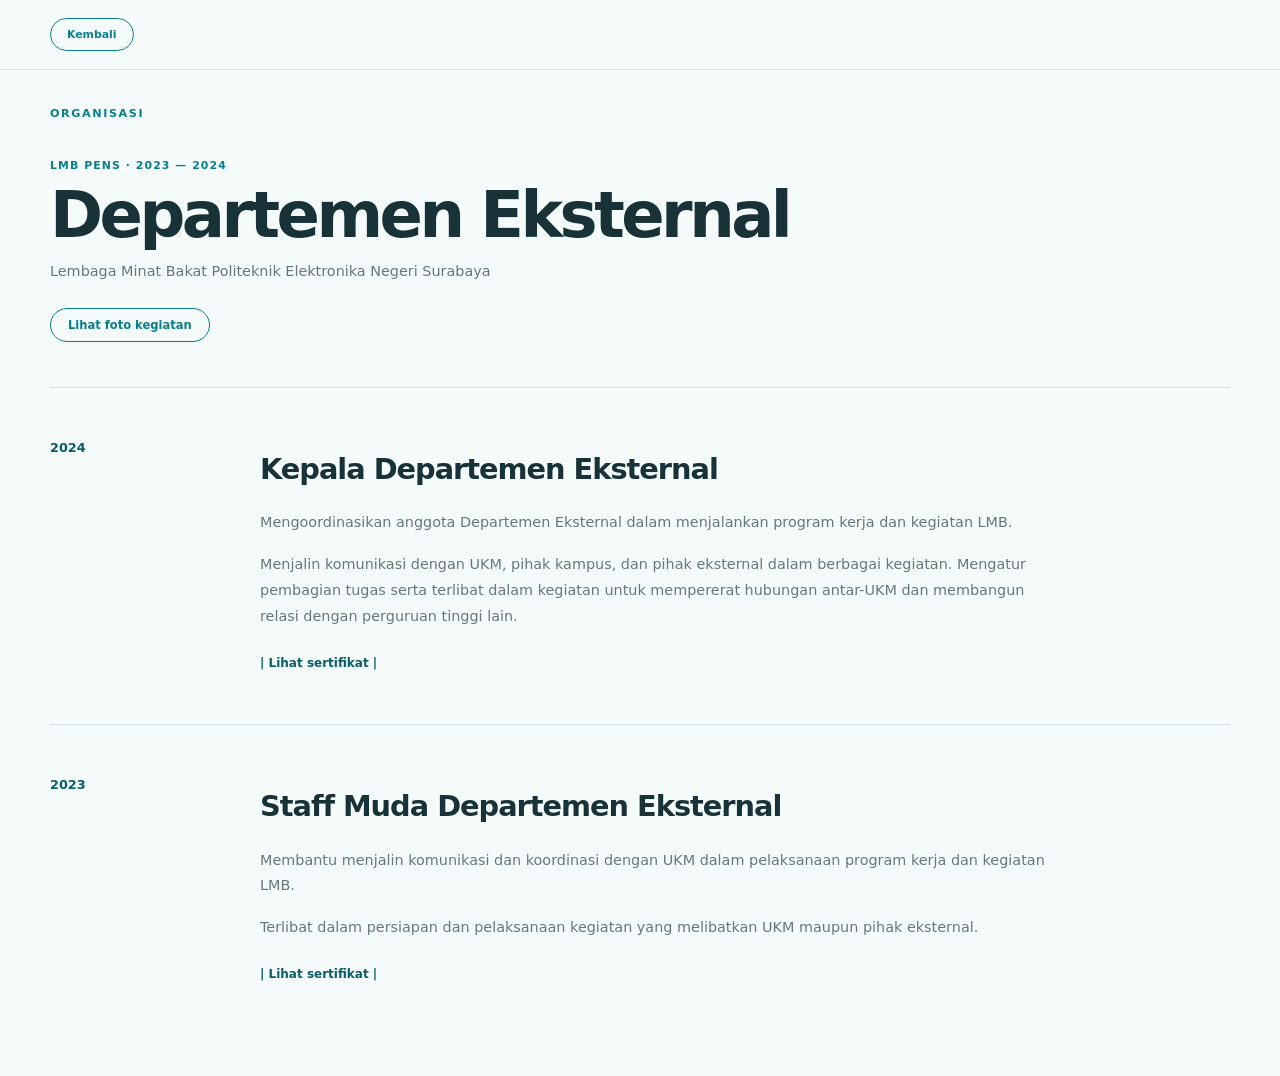
==== commit 59696f6f: "Update portfolio" ====
--- a/kegiatan/lmb-2024.html
+++ b/kegiatan/lmb-2024.html
@@ -30,10 +30,10 @@
     <div class="container">
 
       <a
-        href="../index.html"
-        class="detail-back"
+        href="../index.html#education"
+        class="education__document"
       >
-        ← Kembali
+        Kembali
       </a>
 
     </div>
@@ -52,10 +52,6 @@
         <!-- ================= PAGE HEADING ================= -->
 
         <div class="detail-top">
-
-          <p class="section__number">
-            01
-          </p>
 
           <p class="section__label">
             ORGANISASI
@@ -87,7 +83,7 @@
             class="lmb-gallery-button"
             onclick="openLmbGallery()"
           >
-            Lihat foto kegiatan →
+            Lihat foto kegiatan 
           </button>
 
         </div>
@@ -129,7 +125,7 @@
               rel="noopener"
               class="activity__link"
             >
-              Lihat sertifikat →
+              | Lihat sertifikat | 
             </a>
 
           </div>
@@ -170,7 +166,7 @@
               rel="noopener"
               class="activity__link"
             >
-              Lihat sertifikat →
+              | Lihat sertifikat |
             </a>
 
           </div>
@@ -283,27 +279,27 @@
     const lmbPhotos = [
 
       {
-        src: "../images/lmb-1.jpg",
+        src: "../images/lmb-1.JPG",
         caption: "Kegiatan LMB PENS"
       },
 
       {
-        src: "../images/lmb-2.jpg",
+        src: "../images/lmb-2.JPG",
         caption: "Kegiatan LMB PENS"
       },
 
       {
-        src: "../images/lmb-3.jpg",
+        src: "../images/lmb-3.JPG",
         caption: "Kegiatan LMB PENS"
       },
 
       {
-        src: "../images/lmb-4.jpg",
+        src: "../images/lmb-4.JPG",
         caption: "Kegiatan LMB PENS"
       },
 
       {
-        src: "../images/lmb-5.jpg",
+        src: "../images/lmb-5.JPG",
         caption: "Kegiatan LMB PENS"
       }
 
--- a/css/style.css
+++ b/css/style.css
@@ -266,6 +266,8 @@
 .hero {
 
   padding: 35px 0 70px;
+  margin-bottom: 0;
+  padding-bottom: 0;
   display: flex;
   align-items: center;
   border-bottom: 1px solid var(--border);
@@ -275,9 +277,7 @@
       #eaf7f7 0%,
       #f5fafa 100%
     );
-
-}
-
+}
 
 .hero__inner {
 
@@ -505,7 +505,7 @@
 
 .section {
 
-  padding: 70px 0;
+  padding: 50px 0;
 
 }
 
@@ -513,6 +513,8 @@
 .section--light {
 
   background: var(--background-soft);
+  margin-bottom: 0;
+  padding-bottom: 0;
 
 }
 
@@ -530,7 +532,7 @@
   display: flex;
   align-items: center;
   gap: 15px;
-  margin-bottom: 35px;
+  padding-bottom: 40px;
 }
 
 /*.section__number {
@@ -735,11 +737,8 @@
 
 }
 
-
 .skills {
-
   border-top: 1px solid #31545a;
-
 }
 
 
@@ -814,6 +813,11 @@
 
 }
 
+.section:has(.experience) {
+  padding-bottom: 0;
+  margin-bottom: 0;
+}
+
 
 .experience__period {
 
@@ -824,6 +828,14 @@
   font-weight: 700;
 
 }
+
+.experience__link {
+  display: flex;
+  flex-direction: column;
+  align-items: flex-start;
+  gap: 8px;
+  margin-top: 12px;
+}  
 
 
 /*.experience__duration {
@@ -894,10 +906,15 @@
    PROJECTS
 ===================================================== */
 
+.section:has(.projects) {
+  padding-bottom: 0;
+  margin-bottom: 0;
+}
+
 .projects__heading {
   display: grid;
   grid-template-columns: 1fr 350px;
-  gap: 60px;
+  gap: 55px;
   margin-bottom: 45px;
 }
 
@@ -925,8 +942,8 @@
 
 .projects {
   display: grid;
-  grid-template-columns: repeat(2, 1fr);
-  gap: 30px;
+  grid-template-columns: repeat(3, 1fr);
+  gap: 24px;
 }
 
 .project-card {
@@ -941,8 +958,8 @@
 ========================= */
 
 .project-card__image {
-  width: 85%;
-  max-height: 400px;
+  width: 90%;
+  max-height: 260px;
   margin: 0 auto;
   overflow: hidden;
   background: #e8eeee;
@@ -1042,9 +1059,9 @@
     200px
     1fr;
 
-  gap: 80px;
-
-  padding-top: 35px;
+  gap: 55px;
+
+  padding-top: 28px;
 
   border-top: 1px solid var(--border);
 
@@ -1525,13 +1542,13 @@
 ===================================================== */
 
 .contact {
-
   padding: 110px 0;
-
+  margin-top: 30px;
+  padding-top: 30px;
+  margin-bottom: 0;
+  padding-bottom: 30px;
   background: var(--dark);
-
   color: var(--white);
-
 }
 
 
@@ -1577,7 +1594,7 @@
   display: grid;
 
   grid-template-columns:
-    repeat(3, 1fr);
+    repeat(4, 1fr);
 
   border-top: 1px solid #31545a;
 
@@ -3051,13 +3068,18 @@
 
 .project-detail {
   padding: 60px 0 55px;
+  margin-bottom: 0;
+  padding-bottom: 0;
+  margin-top: 20px;
+  padding-top: 20px;
+
 }
 
 .project-detail__top {
   display: flex;
   align-items: center;
   gap: 15px;
-  margin-bottom: 35px;
+  margin-bottom: 30px;
 }
 
 .project-detail__heading {
@@ -3113,7 +3135,11 @@
 ===================================================== */
 
 .project-detail__section {
-  padding: 55px 0;
+  padding: 30px 0;
+  margin-top: 20px;
+  padding-top: 20px;
+  margin-bottom: 0;
+  margin-bottom: 0;
 }
 
 .project-detail__section--soft {
@@ -3161,7 +3187,7 @@
 ===================================================== */
 
 .project-detail__heading-small {
-  margin-bottom: 28px;
+  margin-bottom: 20px;
 }
 
 
@@ -3693,9 +3719,8 @@
 
 
 .internship-intro {
-  max-width: 850px;
-
-  margin-bottom: 10px;
+  max-width: 1000px;
+  margin-bottom: 0;
 }
 
 
